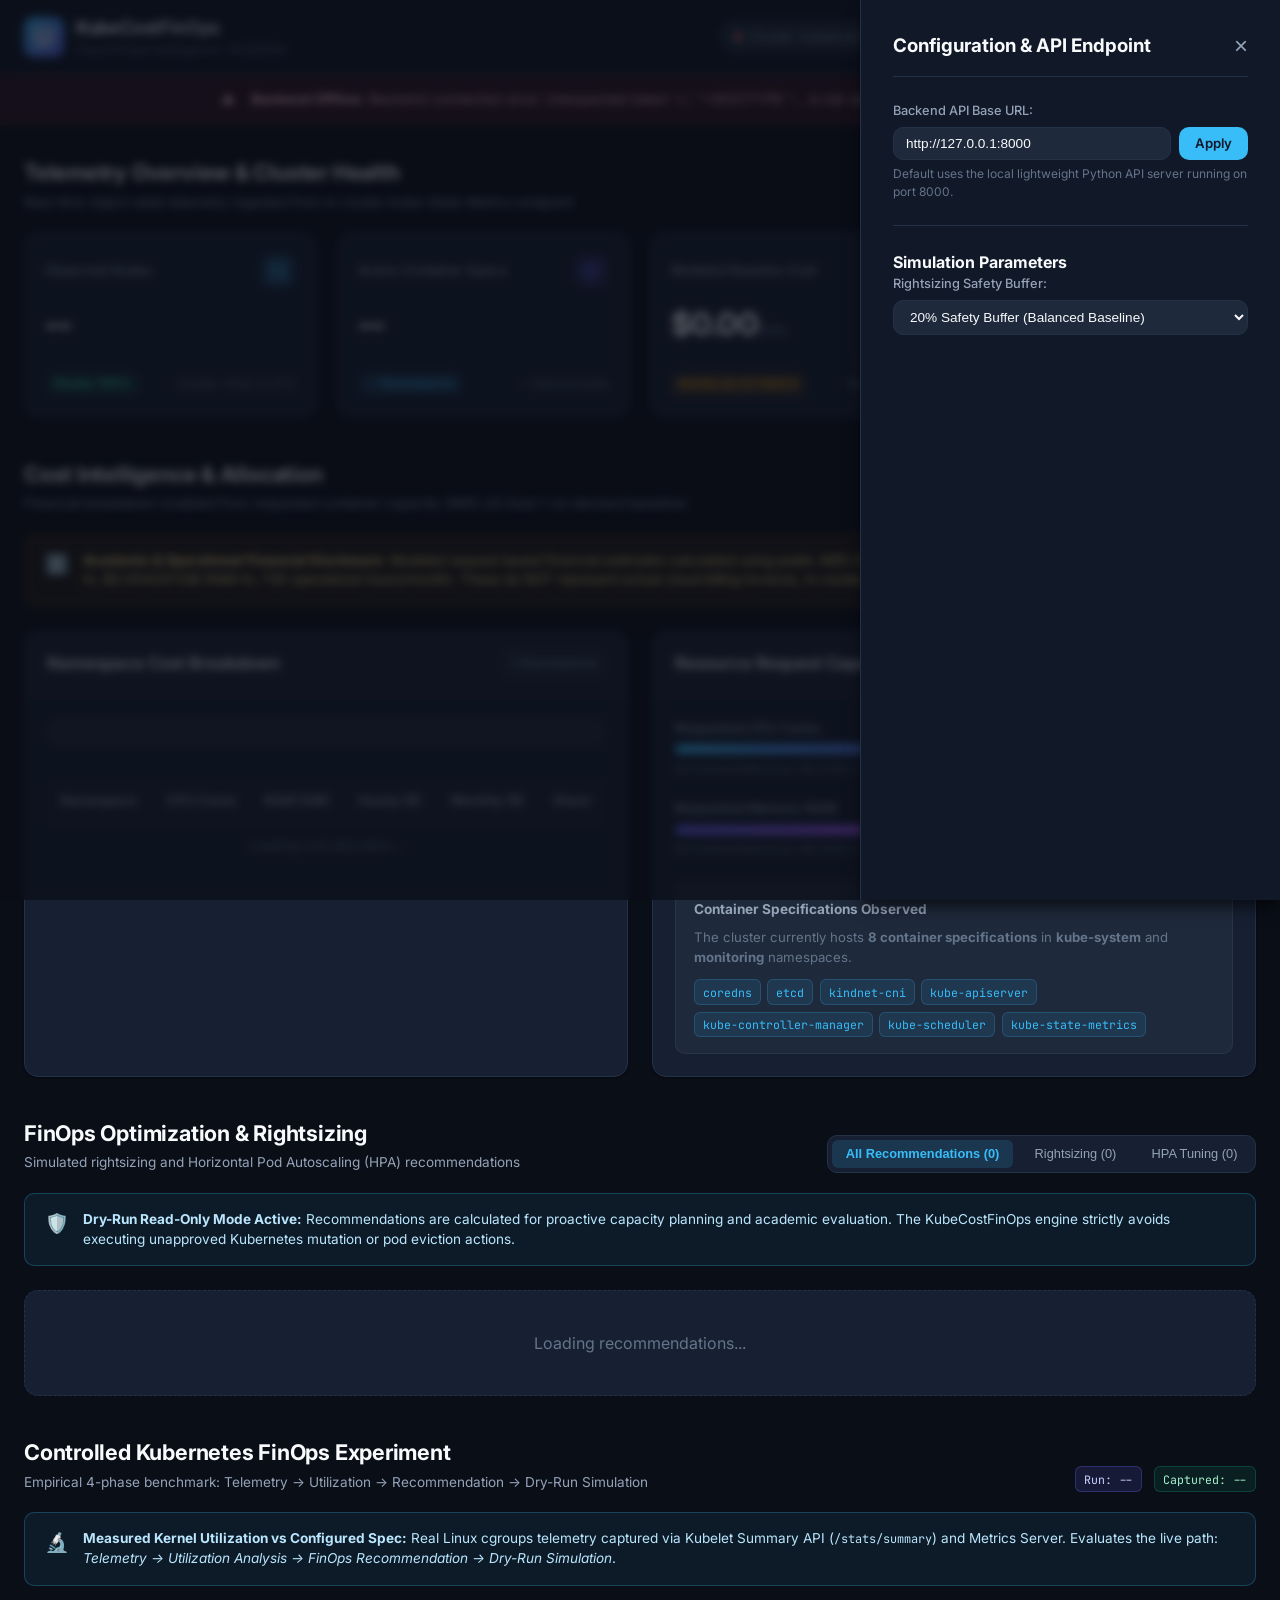
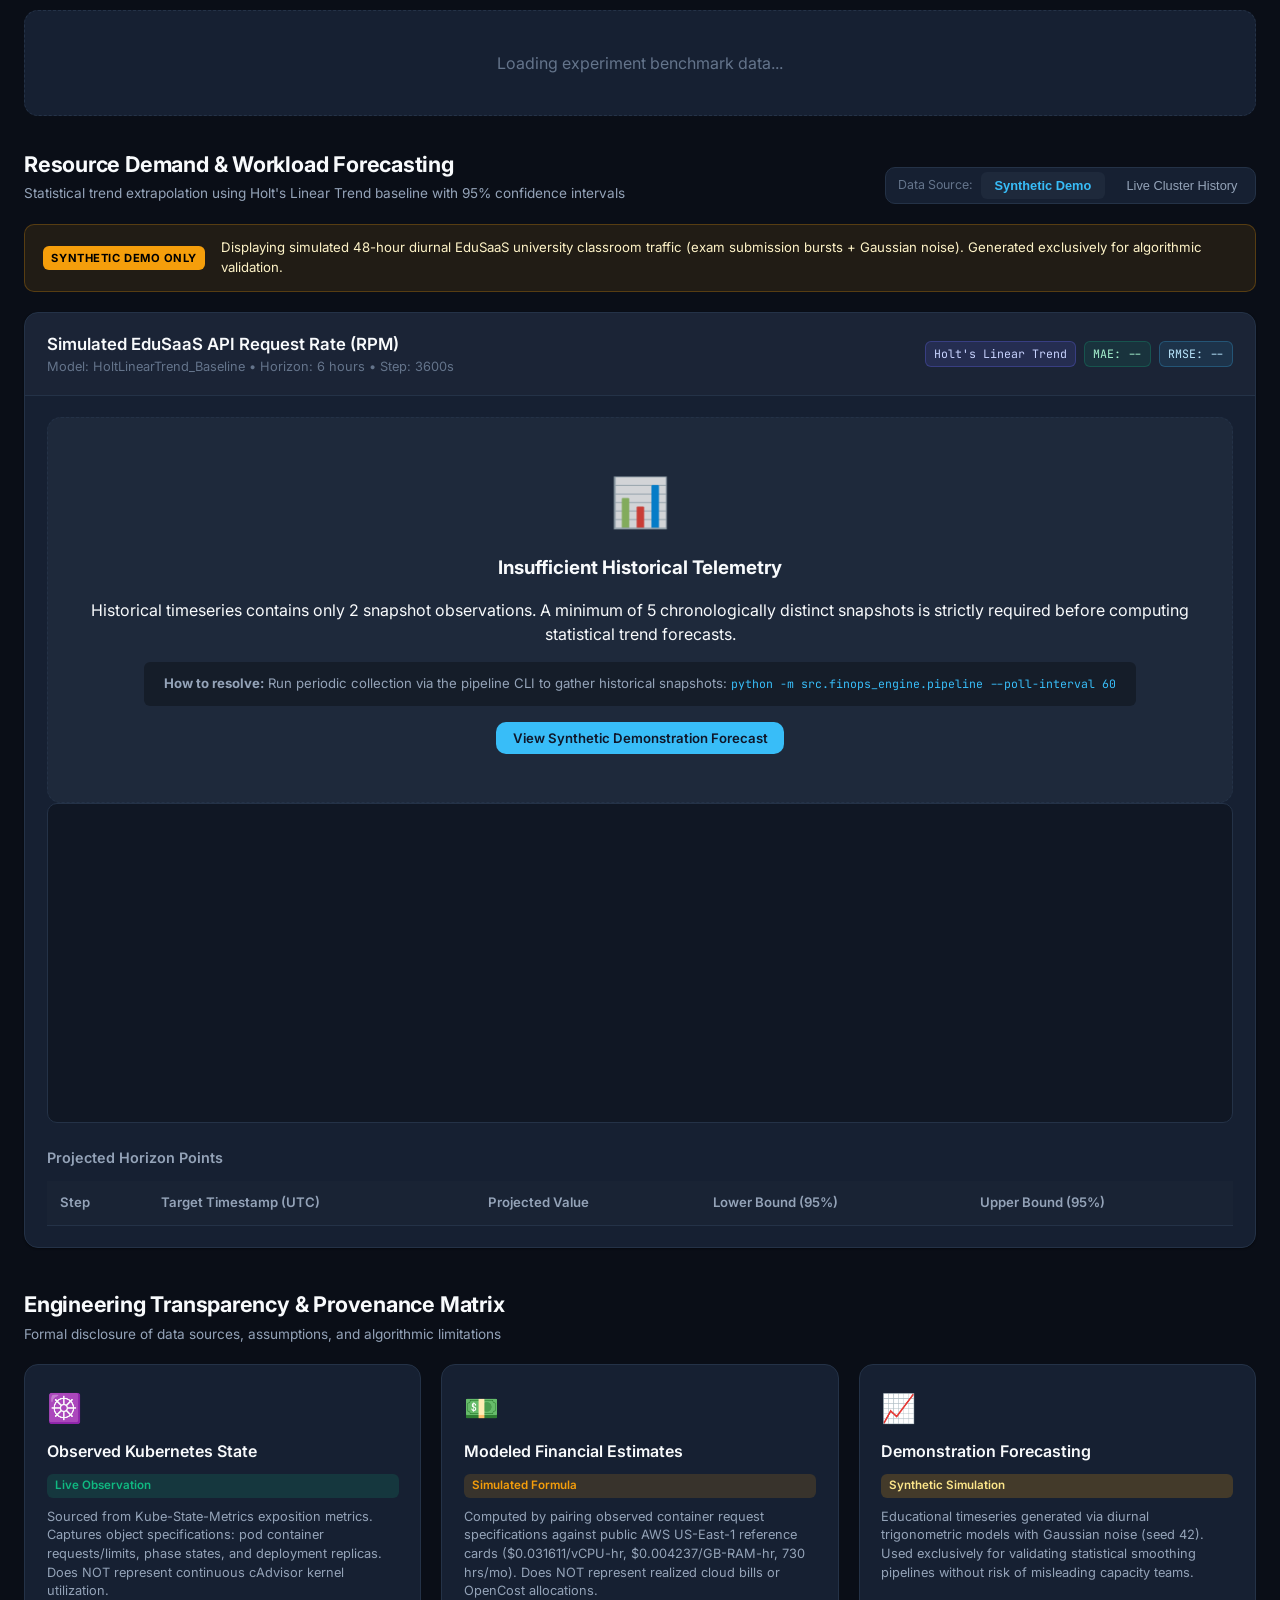
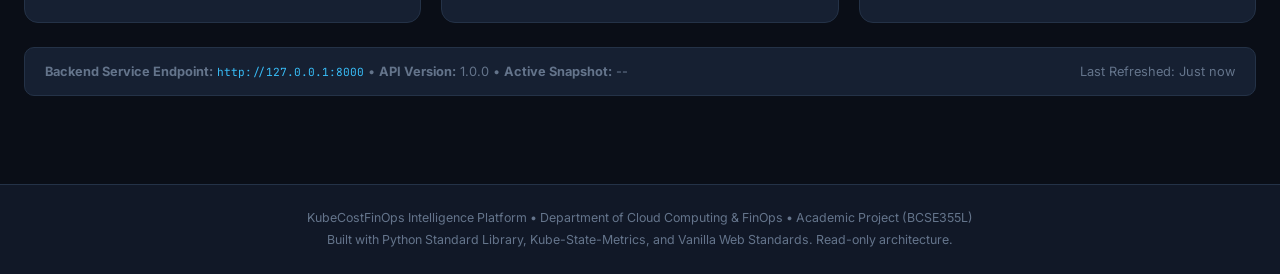
==== src/frontend/index.html @ 9bead775 "feat(release): complete Phase-II & Phase-III release, 54 verified tests, 59-page report, and AWS dep" ====
<!DOCTYPE html>
<html lang="en">
<head>
  <meta charset="UTF-8">
  <meta name="viewport" content="width=device-width, initial-scale=1.0">
  <meta name="description" content="KubeCostFinOps — Kubernetes Cost Optimization & Resource Intelligence Platform">
  <title>KubeCostFinOps — Kubernetes FinOps Intelligence Platform</title>
  <link rel="preconnect" href="https://fonts.googleapis.com">
  <link rel="preconnect" href="https://fonts.gstatic.com" crossorigin>
  <link href="https://fonts.googleapis.com/css2?family=Inter:wght@300;400;500;600;700;800&family=JetBrains+Mono:wght@400;500;600&display=swap" rel="stylesheet">
  <link rel="stylesheet" href="styles.css">
</head>
<body>
  <!-- Header / Navigation -->
  <header class="app-header">
    <div class="header-container">
      <div class="brand">
        <div class="brand-logo" aria-hidden="true">
          <svg width="24" height="24" viewBox="0 0 24 24" fill="none" stroke="currentColor" stroke-width="2">
            <path d="M12 2L2 7l10 5 10-5-10-5zM2 17l10 5 10-5M2 12l10 5 10-5"/>
          </svg>
        </div>
        <div class="brand-text">
          <h1 class="brand-title">KubeCostFinOps</h1>
          <span class="brand-tag">Cloud FinOps Intelligence &bull; BCSE355L</span>
        </div>
      </div>

      <div class="header-controls">
        <div class="cluster-badge">
          <span class="pulse-dot" id="headerClusterDot" aria-hidden="true"></span>
          <span id="headerClusterName">Cluster: kubecost-finops-local</span>
        </div>

        <div class="api-status-widget" id="apiStatusWidget" title="Backend API Health">
          <span class="status-indicator" id="apiStatusIndicator"></span>
          <span class="status-label" id="apiStatusText">Checking API...</span>
          <span class="status-latency" id="apiLatencyText"></span>
        </div>

        <button class="btn btn-secondary btn-icon" id="btnRefreshAll" title="Refresh all telemetry data">
          <svg width="16" height="16" viewBox="0 0 24 24" fill="none" stroke="currentColor" stroke-width="2">
            <path d="M21.5 2v6h-6M21.34 15.57a10 10 0 1 1-.57-8.38l5.67-5.67"/>
          </svg>
          <span>Refresh</span>
        </button>

        <button class="btn btn-ghost btn-icon" id="btnToggleSettings" title="API Settings">
          <svg width="16" height="16" viewBox="0 0 24 24" fill="none" stroke="currentColor" stroke-width="2">
            <circle cx="12" cy="12" r="3"/>
            <path d="M19.4 15a1.65 1.65 0 0 0 .33 1.82l.06.06a2 2 0 0 1 0 2.83 2 2 0 0 1-2.83 0l-.06-.06a1.65 1.65 0 0 0-1.82-.33 1.65 1.65 0 0 0-1 1.51V21a2 2 0 0 1-2 2 2 2 0 0 1-2-2v-.09A1.65 1.65 0 0 0 9 19.4a1.65 1.65 0 0 0-1.82.33l-.06.06a2 2 0 0 1-2.83 0 2 2 0 0 1 0-2.83l.06-.06a1.65 1.65 0 0 0 .33-1.82 1.65 1.65 0 0 0-1.51-1H3a2 2 0 0 1-2-2 2 2 0 0 1 2-2h.09A1.65 1.65 0 0 0 4.6 9a1.65 1.65 0 0 0-.33-1.82l-.06-.06a2 2 0 0 1 0-2.83 2 2 0 0 1 2.83 0l.06.06a1.65 1.65 0 0 0 1.82.33H9a1.65 1.65 0 0 0 1-1.51V3a2 2 0 0 1 2-2 2 2 0 0 1 2 2v.09a1.65 1.65 0 0 0 1 1.51 1.65 1.65 0 0 0 1.82-.33l.06-.06a2 2 0 0 1 2.83 0 2 2 0 0 1 0 2.83l-.06.06a1.65 1.65 0 0 0-.33 1.82V9a1.65 1.65 0 0 0 1.51 1H21a2 2 0 0 1 2 2 2 2 0 0 1-2 2h-.09a1.65 1.65 0 0 0-1.51 1z"/>
          </svg>
        </button>
      </div>
    </div>
  </header>

  <!-- Settings Panel (Collapsible) -->
  <aside class="settings-drawer" id="settingsDrawer" hidden>
    <div class="settings-drawer-content">
      <div class="settings-header">
        <h3>Configuration &amp; API Endpoint</h3>
        <button class="btn-close" id="btnCloseSettings" aria-label="Close settings">&times;</button>
      </div>
      <div class="settings-body">
        <label for="inputApiBaseUrl" class="form-label">Backend API Base URL:</label>
        <div class="input-group">
          <input type="text" id="inputApiBaseUrl" class="form-control" value="http://127.0.0.1:8000" placeholder="e.g. http://127.0.0.1:8000">
          <button class="btn btn-primary" id="btnSaveApiUrl">Apply</button>
        </div>
        <p class="form-help">Default uses the local lightweight Python API server running on port 8000.</p>
        
        <div class="settings-divider"></div>
        <h4>Simulation Parameters</h4>
        <label for="inputBufferPct" class="form-label">Rightsizing Safety Buffer:</label>
        <select id="inputBufferPct" class="form-control">
          <option value="0.10">10% Safety Buffer (Aggressive)</option>
          <option value="0.20" selected>20% Safety Buffer (Balanced Baseline)</option>
          <option value="0.30">30% Safety Buffer (Conservative)</option>
        </select>
      </div>
    </div>
  </aside>

  <!-- Global Alert Banner for Backend Offline / Degradation -->
  <div class="alert-banner" id="globalAlertBanner" hidden>
    <div class="alert-icon" aria-hidden="true">⚠️</div>
    <div class="alert-content">
      <strong id="alertBannerTitle">Backend Offline:</strong>
      <span id="alertBannerMsg">Unable to connect to the FinOps API server. Please verify the server is running at <code>http://127.0.0.1:8000</code>.</span>
    </div>
    <button class="btn btn-sm btn-secondary" id="btnRetryAlert">Retry Connection</button>
  </div>

  <!-- Main Container -->
  <main class="main-content">
    
    <!-- SECTION 1: SYSTEM OVERVIEW & PROVENANCE BANNER -->
    <section class="dashboard-section section-overview" id="sectionOverview">
      <div class="section-header">
        <div>
          <h2 class="section-title">Telemetry Overview &amp; Cluster Health</h2>
          <p class="section-subtitle">Real-time object-state telemetry ingested from in-cluster Kube-State-Metrics endpoint</p>
        </div>
        <div class="freshness-indicator" id="dataFreshnessWidget">
          <span class="badge badge-info" id="badgeSnapshotSource">Source: Kube-State-Metrics</span>
          <span class="badge badge-neutral" id="badgeSnapshotTime">Captured: Checking...</span>
        </div>
      </div>

      <!-- Overview Metric KPI Cards -->
      <div class="kpi-grid">
        <div class="kpi-card" id="cardKpiNodes">
          <div class="kpi-header">
            <span class="kpi-label">Observed Nodes</span>
            <div class="kpi-icon icon-nodes">
              <svg width="20" height="20" viewBox="0 0 24 24" fill="none" stroke="currentColor" stroke-width="2">
                <rect x="2" y="2" width="20" height="8" rx="2" ry="2"/>
                <rect x="2" y="14" width="20" height="8" rx="2" ry="2"/>
                <line x1="6" y1="6" x2="6.01" y2="6"/>
                <line x1="6" y1="18" x2="6.01" y2="18"/>
              </svg>
            </div>
          </div>
          <div class="kpi-value" id="kpiNodeCount">--</div>
          <div class="kpi-footer">
            <span class="status-pill status-pill-success" id="kpiNodeStatus">Ready: 100%</span>
            <span class="kpi-subtext" id="kpiNodeSubtext">Cluster: Kind v1.37.0</span>
          </div>
        </div>

        <div class="kpi-card" id="cardKpiContainers">
          <div class="kpi-header">
            <span class="kpi-label">Active Container Specs</span>
            <div class="kpi-icon icon-containers">
              <svg width="20" height="20" viewBox="0 0 24 24" fill="none" stroke="currentColor" stroke-width="2">
                <path d="M21 16V8a2 2 0 0 0-1-1.73l-7-4a2 2 0 0 0-2 0l-7 4A2 2 0 0 0 3 8v8a2 2 0 0 0 1 1.73l7 4a2 2 0 0 0 2 0l7-4A2 2 0 0 0 21 16z"/>
                <polyline points="3.27 6.96 12 12.01 20.73 6.96"/>
                <line x1="12" y1="22.08" x2="12" y2="12"/>
              </svg>
            </div>
          </div>
          <div class="kpi-value" id="kpiContainerCount">--</div>
          <div class="kpi-footer">
            <span class="status-pill status-pill-info" id="kpiNamespacesCount">-- Namespaces</span>
            <span class="kpi-subtext" id="kpiDeploymentsCount">-- Deployments</span>
          </div>
        </div>

        <div class="kpi-card" id="cardKpiMonthlyCost">
          <div class="kpi-header">
            <span class="kpi-label">Modeled Baseline Cost</span>
            <div class="kpi-icon icon-cost">
              <svg width="20" height="20" viewBox="0 0 24 24" fill="none" stroke="currentColor" stroke-width="2">
                <line x1="12" y1="1" x2="12" y2="23"/>
                <path d="M17 5H9.5a3.5 3.5 0 0 0 0 7h5a3.5 3.5 0 0 1 0 7H6"/>
              </svg>
            </div>
          </div>
          <div class="kpi-value" id="kpiMonthlyCost">$0.00<span class="kpi-unit">/mo</span></div>
          <div class="kpi-footer">
            <span class="badge badge-warning" title="Calculated from container requests, not actual bills">MODELED ESTIMATE</span>
            <span class="kpi-subtext" id="kpiHourlyCost">$0.0000 / hr</span>
          </div>
        </div>

        <div class="kpi-card" id="cardKpiSavings">
          <div class="kpi-header">
            <span class="kpi-label">Simulated Savings Potential</span>
            <div class="kpi-icon icon-savings">
              <svg width="20" height="20" viewBox="0 0 24 24" fill="none" stroke="currentColor" stroke-width="2">
                <polyline points="23 6 13.5 15.5 8.5 10.5 1 18"/>
                <polyline points="17 6 23 6 23 12"/>
              </svg>
            </div>
          </div>
          <div class="kpi-value text-accent-green" id="kpiSavingsAmount">$0.00<span class="kpi-unit">/mo</span></div>
          <div class="kpi-footer">
            <span class="status-pill status-pill-success" id="kpiSavingsPercent">--% Reduction</span>
            <span class="kpi-subtext" id="kpiSavingsWorkloads">Across -- workloads</span>
          </div>
        </div>
      </div>
    </section>

    <!-- SECTION 2: COST INTELLIGENCE & ALLOCATION -->
    <section class="dashboard-section section-cost" id="sectionCost">
      <div class="section-header">
        <div>
          <h2 class="section-title">Cost Intelligence &amp; Allocation</h2>
          <p class="section-subtitle">Financial breakdown modeled from requested container capacity (AWS US-East-1 on-demand baseline)</p>
        </div>
        <div>
          <span class="badge badge-neutral" id="badgePricingModel">m5.large Reference Rates</span>
        </div>
      </div>

      <!-- Disclaimer Banner -->
      <div class="notice-box notice-warning">
        <div class="notice-icon">ℹ️</div>
        <div class="notice-body">
          <strong>Academic &amp; Operational Financial Disclosure:</strong>
          <span id="textCostDisclaimer">Modeled request-based financial estimates calculated using public AWS US-East-1 on-demand reference rates ($0.031611/vCPU-hr, $0.004237/GB-RAM-hr, 730 operational hours/month). These do NOT represent actual cloud billing invoices, in-cluster OpenCost allocations, or measured real-time utilization.</span>
        </div>
      </div>

      <div class="grid-two-columns">
        <!-- Namespace Allocation Chart & List -->
        <div class="panel">
          <div class="panel-header">
            <h3 class="panel-title">Namespace Cost Breakdown</h3>
            <span class="panel-badge" id="nsCountBadge">2 Namespaces</span>
          </div>
          <div class="panel-body">
            <!-- Visual CSS/SVG Bar Allocation -->
            <div class="chart-container" id="nsChartContainer">
              <div class="ns-bar-track" id="nsBarTrack" aria-label="Namespace Cost Distribution">
                <!-- Injected via app.js -->
              </div>
              <div class="ns-bar-legend" id="nsBarLegend">
                <!-- Legend items injected via app.js -->
              </div>
            </div>

            <div class="table-responsive">
              <table class="data-table" id="tableNamespaceCosts">
                <thead>
                  <tr>
                    <th>Namespace</th>
                    <th>CPU Cores</th>
                    <th>RAM (GiB)</th>
                    <th>Hourly ($)</th>
                    <th>Monthly ($)</th>
                    <th>Share</th>
                  </tr>
                </thead>
                <tbody id="tbodyNamespaceCosts">
                  <tr><td colspan="6" class="text-center text-muted">Loading cost allocation...</td></tr>
                </tbody>
              </table>
            </div>
          </div>
        </div>

        <!-- Resource Request Totals & Capacity Pool -->
        <div class="panel">
          <div class="panel-header">
            <h3 class="panel-title">Resource Request Capacity Pool</h3>
            <span class="panel-badge">Specification Totals</span>
          </div>
          <div class="panel-body">
            <div class="resource-meters">
              <div class="meter-block">
                <div class="meter-header">
                  <span class="meter-title">Requested CPU Cores</span>
                  <span class="meter-val" id="meterCpuVal">1.000 Cores</span>
                </div>
                <div class="meter-bar-outer">
                  <div class="meter-bar-fill fill-cpu" id="meterCpuBar" style="width: 50%;"></div>
                </div>
                <div class="meter-footer">
                  <span>Simulated Reference: $0.0316 / vCPU-hr</span>
                  <span id="meterCpuCostEst">$23.08 / mo</span>
                </div>
              </div>

              <div class="meter-block">
                <div class="meter-header">
                  <span class="meter-title">Requested Memory RAM</span>
                  <span class="meter-val" id="meterMemVal">0.346 GiB</span>
                </div>
                <div class="meter-bar-outer">
                  <div class="meter-bar-fill fill-mem" id="meterMemBar" style="width: 35%;"></div>
                </div>
                <div class="meter-footer">
                  <span>Simulated Reference: $0.0042 / GB-hr</span>
                  <span id="meterMemCostEst">$1.07 / mo</span>
                </div>
              </div>
            </div>

            <div class="spec-highlight-box">
              <h4>Container Specifications Observed</h4>
              <p>The cluster currently hosts <strong id="specHighlightContainers">8 container specifications</strong> in <strong id="specHighlightNamespaces">kube-system</strong> and <strong id="specHighlightMonitoring">monitoring</strong> namespaces.</p>
              <div class="spec-tag-list" id="specTagList">
                <span class="spec-tag">coredns</span>
                <span class="spec-tag">etcd</span>
                <span class="spec-tag">kindnet-cni</span>
                <span class="spec-tag">kube-apiserver</span>
                <span class="spec-tag">kube-controller-manager</span>
                <span class="spec-tag">kube-scheduler</span>
                <span class="spec-tag">kube-state-metrics</span>
              </div>
            </div>
          </div>
        </div>
      </div>
    </section>

    <!-- SECTION 3: FINOPS RECOMMENDATIONS -->
    <section class="dashboard-section section-recommendations" id="sectionRecommendations">
      <div class="section-header">
        <div>
          <h2 class="section-title">FinOps Optimization &amp; Rightsizing</h2>
          <p class="section-subtitle">Simulated rightsizing and Horizontal Pod Autoscaling (HPA) recommendations</p>
        </div>
        <div class="filter-btn-group" role="tablist">
          <button class="filter-btn active" id="tabRecsAll" role="tab" data-filter="all">All Recommendations (<span id="countRecsAll">0</span>)</button>
          <button class="filter-btn" id="tabRecsRightsizing" role="tab" data-filter="rightsizing">Rightsizing (<span id="countRecsRightsizing">0</span>)</button>
          <button class="filter-btn" id="tabRecsHpa" role="tab" data-filter="hpa">HPA Tuning (<span id="countRecsHpa">0</span>)</button>
        </div>
      </div>

      <div class="notice-box notice-info">
        <div class="notice-icon">🛡️</div>
        <div class="notice-body">
          <strong>Dry-Run Read-Only Mode Active:</strong>
          <span>Recommendations are calculated for proactive capacity planning and academic evaluation. The KubeCostFinOps engine strictly avoids executing unapproved Kubernetes mutation or pod eviction actions.</span>
        </div>
      </div>

      <!-- Recommendation Cards Grid -->
      <div class="recommendations-grid" id="recommendationsContainer">
        <!-- Injected via app.js -->
        <div class="empty-state">
          <p>Loading recommendations...</p>
        </div>
      </div>
    </section>

    <!-- SECTION 4: CONTROLLED FINOPS EXPERIMENT BENCHMARK -->
    <section class="dashboard-section section-experiment" id="sectionExperiment">
      <div class="section-header">
        <div>
          <h2 class="section-title">Controlled Kubernetes FinOps Experiment</h2>
          <p class="section-subtitle">Empirical 4-phase benchmark: Telemetry &rarr; Utilization &rarr; Recommendation &rarr; Dry-Run Simulation</p>
        </div>
        <div class="header-controls">
          <span class="tag tag-model" id="expRunIdBadge">Run: --</span>
          <span class="tag tag-mae" id="expTimestampBadge">Captured: --</span>
        </div>
      </div>

      <!-- Provenance Matrix Banner -->
      <div class="notice-box notice-info" id="expProvenanceBanner">
        <div class="notice-icon">🔬</div>
        <div class="notice-body">
          <strong>Measured Kernel Utilization vs Configured Spec:</strong>
          <span>Real Linux cgroups telemetry captured via Kubelet Summary API (<code>/stats/summary</code>) and Metrics Server. Evaluates the live path: <em>Telemetry &rarr; Utilization Analysis &rarr; FinOps Recommendation &rarr; Dry-Run Simulation</em>.</span>
        </div>
      </div>

      <!-- Experiment Results Container -->
      <div id="experimentContent">
        <div class="empty-state">
          <p>Loading experiment benchmark data...</p>
        </div>
      </div>
    </section>

    <!-- SECTION 5: DEMAND FORECASTING ENGINE -->
    <section class="dashboard-section section-forecasting" id="sectionForecasting">
      <div class="section-header">
        <div>
          <h2 class="section-title">Resource Demand &amp; Workload Forecasting</h2>
          <p class="section-subtitle">Statistical trend extrapolation using Holt's Linear Trend baseline with 95% confidence intervals</p>
        </div>
        <div class="forecast-source-toggle">
          <span class="toggle-label">Data Source:</span>
          <button class="toggle-btn active" id="btnForecastSourceSynthetic" data-source="synthetic">Synthetic Demo</button>
          <button class="toggle-btn" id="btnForecastSourceLive" data-source="live">Live Cluster History</button>
        </div>
      </div>

      <!-- Dynamic Provenance Warning Banner -->
      <div class="forecast-provenance-banner" id="forecastProvenanceBanner">
        <div class="banner-badge" id="forecastBadge">SYNTHETIC DEMO ONLY</div>
        <div class="banner-text" id="forecastBannerText">
          Displaying simulated 48-hour diurnal EduSaaS university classroom traffic (exam submission bursts + Gaussian noise). Generated exclusively for algorithmic validation.
        </div>
      </div>

      <!-- Forecast Chart Panel -->
      <div class="panel forecast-chart-panel">
        <div class="panel-header">
          <div>
            <h3 class="panel-title" id="forecastChartTitle">Simulated EduSaaS API Request Rate (RPM)</h3>
            <span class="panel-subtitle" id="forecastChartSubtitle">Model: HoltLinearTrend_Baseline &bull; Horizon: 6 hours &bull; Step: 3600s</span>
          </div>
          <div class="forecast-meta-tags" id="forecastMetaTags">
            <span class="tag tag-model" id="tagModelName">Holt's Linear Trend</span>
            <span class="tag tag-mae" id="tagEvalMae">MAE: --</span>
            <span class="tag tag-rmse" id="tagEvalRmse">RMSE: --</span>
          </div>
        </div>
        <div class="panel-body">
          
          <!-- Insufficient Data State View (for live source when < 5 snapshots) -->
          <div class="insufficient-data-view" id="insufficientDataView" hidden>
            <div class="insufficient-icon">📊</div>
            <h3>Insufficient Historical Telemetry</h3>
            <p id="insufficientDataMsg">Historical timeseries contains only 2 snapshot observations. A minimum of 5 chronologically distinct snapshots is strictly required before computing statistical trend forecasts.</p>
            <div class="insufficient-advice">
              <strong>How to resolve:</strong> Run periodic collection via the pipeline CLI to gather historical snapshots:
              <code>python -m src.finops_engine.pipeline --poll-interval 60</code>
            </div>
            <button class="btn btn-primary" id="btnSwitchToSynthetic">View Synthetic Demonstration Forecast</button>
          </div>

          <!-- Active Forecast Chart SVG View -->
          <div class="svg-chart-wrapper" id="forecastChartWrapper">
            <svg id="forecastSvgChart" class="forecast-svg" viewBox="0 0 800 320" preserveAspectRatio="none" aria-label="Demand Forecast Line Chart">
              <!-- SVG chart elements dynamically drawn via app.js -->
            </svg>
            <div class="chart-tooltip" id="chartTooltip" hidden></div>
          </div>

          <!-- Forecast Horizon Steps Table -->
          <div class="forecast-steps-panel" id="forecastStepsPanel">
            <h4 class="steps-title">Projected Horizon Points</h4>
            <div class="table-responsive">
              <table class="data-table" id="tableForecastSteps">
                <thead>
                  <tr>
                    <th>Step</th>
                    <th>Target Timestamp (UTC)</th>
                    <th>Projected Value</th>
                    <th>Lower Bound (95%)</th>
                    <th>Upper Bound (95%)</th>
                  </tr>
                </thead>
                <tbody id="tbodyForecastSteps">
                  <!-- Injected via app.js -->
                </tbody>
              </table>
            </div>
          </div>
        </div>
      </div>
    </section>

    <!-- SECTION 5: ENGINEERING TRANSPARENCY & AUDIT LOG -->
    <section class="dashboard-section section-transparency" id="sectionTransparency">
      <div class="section-header">
        <div>
          <h2 class="section-title">Engineering Transparency &amp; Provenance Matrix</h2>
          <p class="section-subtitle">Formal disclosure of data sources, assumptions, and algorithmic limitations</p>
        </div>
      </div>

      <div class="transparency-matrix">
        <div class="transparency-card">
          <div class="transparency-icon">☸️</div>
          <h4>Observed Kubernetes State</h4>
          <span class="badge badge-success">Live Observation</span>
          <p>Sourced from Kube-State-Metrics exposition metrics. Captures object specifications: pod container requests/limits, phase states, and deployment replicas. Does NOT represent continuous cAdvisor kernel utilization.</p>
        </div>

        <div class="transparency-card">
          <div class="transparency-icon">💵</div>
          <h4>Modeled Financial Estimates</h4>
          <span class="badge badge-warning">Simulated Formula</span>
          <p>Computed by pairing observed container request specifications against public AWS US-East-1 reference cards ($0.031611/vCPU-hr, $0.004237/GB-RAM-hr, 730 hrs/mo). Does NOT represent realized cloud bills or OpenCost allocations.</p>
        </div>

        <div class="transparency-card">
          <div class="transparency-icon">📈</div>
          <h4>Demonstration Forecasting</h4>
          <span class="badge badge-amber">Synthetic Simulation</span>
          <p>Educational timeseries generated via diurnal trigonometric models with Gaussian noise (seed 42). Used exclusively for validating statistical smoothing pipelines without risk of misleading capacity teams.</p>
        </div>
      </div>

      <!-- System Diagnostic Footer Card -->
      <div class="system-diagnostic-bar">
        <div>
          <strong>Backend Service Endpoint:</strong> <code id="diagBackendUrl">http://127.0.0.1:8000</code> &bull;
          <strong>API Version:</strong> <span id="diagApiVersion">1.0.0</span> &bull;
          <strong>Active Snapshot:</strong> <span id="diagSnapshotFile">--</span>
        </div>
        <div class="diag-meta">
          <span id="diagLastRefreshed">Last Refreshed: Just now</span>
        </div>
      </div>
    </section>

  </main>

  <footer class="app-footer">
    <div class="footer-container">
      <p>KubeCostFinOps Intelligence Platform &bull; Department of Cloud Computing &amp; FinOps &bull; Academic Project (BCSE355L)</p>
      <p class="text-muted">Built with Python Standard Library, Kube-State-Metrics, and Vanilla Web Standards. Read-only architecture.</p>
    </div>
  </footer>

  <script src="app.js"></script>
</body>
</html>
---- src/frontend/styles.css ----
/* ==========================================================================
   KubeCostFinOps — Cloud FinOps Intelligence Design System
   Modern Dark Aesthetic, Micro-animations, Accessible Contrast
   ========================================================================== */

:root {
  --bg-primary: #0a0e17;
  --bg-secondary: #111827;
  --bg-card: #162032;
  --bg-card-hover: #1c2940;
  --bg-card-subtle: #1e293b;
  --border-subtle: #243247;
  --border-focus: #38bdf8;

  --text-primary: #f8fafc;
  --text-secondary: #94a3b8;
  --text-muted: #64748b;
  --text-inverse: #0f172a;

  --accent-cyan: #38bdf8;
  --accent-cyan-glow: rgba(56, 189, 248, 0.15);
  --accent-indigo: #6366f1;
  --accent-indigo-glow: rgba(99, 102, 241, 0.15);
  --accent-green: #10b981;
  --accent-green-glow: rgba(16, 185, 129, 0.15);
  --accent-amber: #f59e0b;
  --accent-amber-glow: rgba(245, 158, 11, 0.15);
  --accent-rose: #f43f5e;
  --accent-purple: #a855f7;

  --font-sans: 'Inter', -apple-system, BlinkMacSystemFont, 'Segoe UI', Roboto, sans-serif;
  --font-mono: 'JetBrains Mono', 'Fira Code', Menlo, monospace;

  --shadow-sm: 0 1px 2px rgba(0, 0, 0, 0.4);
  --shadow-md: 0 4px 6px -1px rgba(0, 0, 0, 0.5), 0 2px 4px -1px rgba(0, 0, 0, 0.06);
  --shadow-lg: 0 10px 15px -3px rgba(0, 0, 0, 0.6), 0 4px 6px -2px rgba(0, 0, 0, 0.05);

  --radius-sm: 6px;
  --radius-md: 10px;
  --radius-lg: 14px;
  --radius-full: 9999px;

  --transition-fast: 150ms cubic-bezier(0.4, 0, 0.2, 1);
  --transition-normal: 250ms cubic-bezier(0.4, 0, 0.2, 1);
}

/* Reset and Base Setup */
*, *::before, *::after {
  box-sizing: border-box;
  margin: 0;
  padding: 0;
}

body {
  font-family: var(--font-sans);
  background-color: var(--bg-primary);
  color: var(--text-primary);
  line-height: 1.5;
  -webkit-font-smoothing: antialiased;
  min-height: 100vh;
  display: flex;
  flex-direction: column;
}

code, kbd, samp, pre {
  font-family: var(--font-mono);
  font-size: 0.875em;
}

/* Header & Navigation */
.app-header {
  background-color: rgba(17, 24, 39, 0.85);
  backdrop-filter: blur(12px);
  -webkit-backdrop-filter: blur(12px);
  border-bottom: 1px solid var(--border-subtle);
  position: sticky;
  top: 0;
  z-index: 50;
}

.header-container {
  max-width: 1320px;
  margin: 0 auto;
  padding: 0.875rem 1.5rem;
  display: flex;
  justify-content: space-between;
  align-items: center;
  gap: 1rem;
}

.brand {
  display: flex;
  align-items: center;
  gap: 0.75rem;
}

.brand-logo {
  width: 40px;
  height: 40px;
  border-radius: var(--radius-md);
  background: linear-gradient(135deg, var(--accent-cyan), var(--accent-indigo));
  display: flex;
  align-items: center;
  justify-content: center;
  color: #ffffff;
  box-shadow: 0 0 15px var(--accent-cyan-glow);
}

.brand-title {
  font-size: 1.15rem;
  font-weight: 700;
  letter-spacing: -0.02em;
  background: linear-gradient(to right, #ffffff, #94a3b8);
  -webkit-background-clip: text;
  -webkit-text-fill-color: transparent;
}

.brand-tag {
  font-size: 0.725rem;
  color: var(--text-muted);
  display: block;
}

.header-controls {
  display: flex;
  align-items: center;
  gap: 0.75rem;
}

.cluster-badge {
  display: inline-flex;
  align-items: center;
  gap: 0.5rem;
  background-color: var(--bg-card-subtle);
  border: 1px solid var(--border-subtle);
  border-radius: var(--radius-full);
  padding: 0.35rem 0.85rem;
  font-size: 0.8rem;
  color: var(--text-secondary);
}

.pulse-dot {
  width: 8px;
  height: 8px;
  border-radius: 50%;
  background-color: var(--accent-green);
  box-shadow: 0 0 8px var(--accent-green);
  animation: pulseAnimation 2s infinite;
}

@keyframes pulseAnimation {
  0% { transform: scale(0.95); box-shadow: 0 0 0 0 rgba(16, 185, 129, 0.7); }
  70% { transform: scale(1.05); box-shadow: 0 0 0 6px rgba(16, 185, 129, 0); }
  100% { transform: scale(0.95); box-shadow: 0 0 0 0 rgba(16, 185, 129, 0); }
}

.api-status-widget {
  display: inline-flex;
  align-items: center;
  gap: 0.5rem;
  background-color: rgba(22, 32, 50, 0.7);
  border: 1px solid var(--border-subtle);
  border-radius: var(--radius-md);
  padding: 0.35rem 0.75rem;
  font-size: 0.8rem;
}

.status-indicator {
  width: 8px;
  height: 8px;
  border-radius: 50%;
  background-color: var(--text-muted);
}

.status-indicator.status-up {
  background-color: var(--accent-green);
  box-shadow: 0 0 6px var(--accent-green);
}

.status-indicator.status-down {
  background-color: var(--accent-rose);
  box-shadow: 0 0 6px var(--accent-rose);
}

.status-latency {
  font-size: 0.75rem;
  color: var(--accent-cyan);
  font-family: var(--font-mono);
}

/* Global Alert Banner */
.alert-banner {
  background-color: rgba(244, 63, 94, 0.15);
  border-bottom: 1px solid rgba(244, 63, 94, 0.35);
  padding: 0.75rem 1.5rem;
  display: flex;
  align-items: center;
  justify-content: center;
  gap: 1rem;
  font-size: 0.875rem;
  color: #fecdd3;
  animation: slideDown 200ms ease-out;
}

@keyframes slideDown {
  from { opacity: 0; transform: translateY(-10px); }
  to { opacity: 1; transform: translateY(0); }
}

/* Settings Drawer */
.settings-drawer {
  background-color: rgba(10, 14, 23, 0.7);
  backdrop-filter: blur(4px);
  position: fixed;
  inset: 0;
  z-index: 100;
  display: flex;
  justify-content: flex-end;
}

.settings-drawer-content {
  width: 100%;
  max-width: 420px;
  background-color: var(--bg-secondary);
  border-left: 1px solid var(--border-subtle);
  padding: 2rem;
  box-shadow: var(--shadow-lg);
  overflow-y: auto;
}

.settings-header {
  display: flex;
  justify-content: space-between;
  align-items: center;
  margin-bottom: 1.5rem;
  padding-bottom: 1rem;
  border-bottom: 1px solid var(--border-subtle);
}

.btn-close {
  background: none;
  border: none;
  color: var(--text-secondary);
  font-size: 1.5rem;
  cursor: pointer;
}

.settings-divider {
  height: 1px;
  background-color: var(--border-subtle);
  margin: 1.5rem 0;
}

/* Main Content Layout */
.main-content {
  max-width: 1320px;
  width: 100%;
  margin: 0 auto;
  padding: 2rem 1.5rem 3rem 1.5rem;
  flex: 1;
}

.dashboard-section {
  margin-bottom: 2.5rem;
}

.section-header {
  display: flex;
  justify-content: space-between;
  align-items: flex-end;
  margin-bottom: 1.25rem;
  gap: 1rem;
  flex-wrap: wrap;
}

.section-title {
  font-size: 1.35rem;
  font-weight: 700;
  letter-spacing: -0.01em;
  color: var(--text-primary);
}

.section-subtitle {
  font-size: 0.85rem;
  color: var(--text-secondary);
  margin-top: 0.2rem;
}

/* KPI Cards Grid */
.kpi-grid {
  display: grid;
  grid-template-columns: repeat(auto-fit, minmax(260px, 1fr));
  gap: 1.25rem;
}

.kpi-card {
  background-color: var(--bg-card);
  border: 1px solid var(--border-subtle);
  border-radius: var(--radius-lg);
  padding: 1.25rem;
  display: flex;
  flex-direction: column;
  transition: transform var(--transition-fast), border-color var(--transition-fast), box-shadow var(--transition-fast);
  box-shadow: var(--shadow-sm);
}

.kpi-card:hover {
  transform: translateY(-2px);
  border-color: rgba(56, 189, 248, 0.4);
  box-shadow: var(--shadow-md);
}

.kpi-header {
  display: flex;
  justify-content: space-between;
  align-items: center;
  margin-bottom: 0.75rem;
}

.kpi-label {
  font-size: 0.825rem;
  font-weight: 500;
  color: var(--text-secondary);
}

.kpi-icon {
  width: 36px;
  height: 36px;
  border-radius: var(--radius-md);
  display: flex;
  align-items: center;
  justify-content: center;
}

.icon-nodes { background-color: var(--accent-cyan-glow); color: var(--accent-cyan); }
.icon-containers { background-color: var(--accent-indigo-glow); color: var(--accent-indigo); }
.icon-cost { background-color: var(--accent-amber-glow); color: var(--accent-amber); }
.icon-savings { background-color: var(--accent-green-glow); color: var(--accent-green); }

.kpi-value {
  font-size: 1.95rem;
  font-weight: 800;
  letter-spacing: -0.02em;
  color: var(--text-primary);
  margin-bottom: 0.75rem;
}

.kpi-unit {
  font-size: 1rem;
  font-weight: 500;
  color: var(--text-muted);
}

.kpi-footer {
  display: flex;
  justify-content: space-between;
  align-items: center;
  padding-top: 0.75rem;
  border-top: 1px solid rgba(255, 255, 255, 0.05);
  font-size: 0.775rem;
}

.kpi-subtext {
  color: var(--text-muted);
}

/* Two Column Grid */
.grid-two-columns {
  display: grid;
  grid-template-columns: 1fr 1fr;
  gap: 1.5rem;
}

@media (max-width: 960px) {
  .grid-two-columns {
    grid-template-columns: 1fr;
  }
}

/* Panel Containers */
.panel {
  background-color: var(--bg-card);
  border: 1px solid var(--border-subtle);
  border-radius: var(--radius-lg);
  overflow: hidden;
  box-shadow: var(--shadow-sm);
}

.panel-header {
  padding: 1.15rem 1.35rem;
  background-color: rgba(255, 255, 255, 0.02);
  border-bottom: 1px solid var(--border-subtle);
  display: flex;
  justify-content: space-between;
  align-items: center;
}

.panel-title {
  font-size: 1.05rem;
  font-weight: 600;
  color: var(--text-primary);
}

.panel-subtitle {
  font-size: 0.8rem;
  color: var(--text-muted);
  display: block;
}

.panel-badge {
  font-size: 0.75rem;
  background-color: var(--bg-card-subtle);
  border: 1px solid var(--border-subtle);
  border-radius: var(--radius-sm);
  padding: 0.2rem 0.5rem;
  color: var(--text-secondary);
}

.panel-body {
  padding: 1.35rem;
}

/* Notice / Disclaimer Boxes */
.notice-box {
  border-radius: var(--radius-md);
  padding: 1rem 1.25rem;
  display: flex;
  gap: 0.85rem;
  margin-bottom: 1.5rem;
  font-size: 0.85rem;
  line-height: 1.45;
}

.notice-warning {
  background-color: rgba(245, 158, 11, 0.1);
  border: 1px solid rgba(245, 158, 11, 0.3);
  color: #fde68a;
}

.notice-info {
  background-color: rgba(56, 189, 248, 0.08);
  border: 1px solid rgba(56, 189, 248, 0.25);
  color: #bae6fd;
}

.notice-icon {
  font-size: 1.2rem;
  flex-shrink: 0;
}

/* Namespace Bar Allocation Chart */
.chart-container {
  margin-bottom: 1.25rem;
}

.ns-bar-track {
  height: 28px;
  background-color: var(--bg-card-subtle);
  border-radius: var(--radius-md);
  overflow: hidden;
  display: flex;
  margin-bottom: 0.85rem;
  border: 1px solid var(--border-subtle);
}

.ns-bar-segment {
  height: 100%;
  transition: width var(--transition-normal);
  position: relative;
}

.ns-bar-legend {
  display: flex;
  flex-wrap: wrap;
  gap: 1rem;
  font-size: 0.8rem;
}

.legend-item {
  display: flex;
  align-items: center;
  gap: 0.4rem;
}

.legend-color {
  width: 10px;
  height: 10px;
  border-radius: 2px;
}

/* Resource Meters */
.resource-meters {
  display: flex;
  flex-direction: column;
  gap: 1.25rem;
  margin-bottom: 1.5rem;
}

.meter-header {
  display: flex;
  justify-content: space-between;
  font-size: 0.85rem;
  margin-bottom: 0.4rem;
}

.meter-title {
  color: var(--text-secondary);
  font-weight: 500;
}

.meter-val {
  font-weight: 700;
  color: var(--text-primary);
  font-family: var(--font-mono);
}

.meter-bar-outer {
  height: 10px;
  background-color: var(--bg-card-subtle);
  border-radius: var(--radius-full);
  overflow: hidden;
}

.meter-bar-fill {
  height: 100%;
  border-radius: var(--radius-full);
  transition: width 400ms ease;
}

.fill-cpu { background: linear-gradient(to right, var(--accent-cyan), var(--accent-indigo)); }
.fill-mem { background: linear-gradient(to right, var(--accent-indigo), var(--accent-purple)); }

.meter-footer {
  display: flex;
  justify-content: space-between;
  font-size: 0.75rem;
  color: var(--text-muted);
  margin-top: 0.35rem;
}

.spec-highlight-box {
  background-color: var(--bg-card-subtle);
  border-radius: var(--radius-md);
  padding: 1rem 1.15rem;
  border: 1px solid rgba(255, 255, 255, 0.05);
}

.spec-highlight-box h4 {
  font-size: 0.85rem;
  color: var(--text-secondary);
  margin-bottom: 0.5rem;
}

.spec-highlight-box p {
  font-size: 0.825rem;
  color: var(--text-muted);
  margin-bottom: 0.75rem;
}

.spec-tag-list {
  display: flex;
  flex-wrap: wrap;
  gap: 0.4rem;
}

.spec-tag {
  font-family: var(--font-mono);
  font-size: 0.725rem;
  background-color: rgba(56, 189, 248, 0.1);
  color: var(--accent-cyan);
  border: 1px solid rgba(56, 189, 248, 0.2);
  border-radius: var(--radius-sm);
  padding: 0.2rem 0.5rem;
}

/* Tables */
.table-responsive {
  overflow-x: auto;
}

.data-table {
  width: 100%;
  border-collapse: collapse;
  font-size: 0.825rem;
  text-align: left;
}

.data-table th {
  padding: 0.75rem 0.85rem;
  font-weight: 600;
  color: var(--text-secondary);
  border-bottom: 1px solid var(--border-subtle);
  background-color: rgba(255, 255, 255, 0.01);
}

.data-table td {
  padding: 0.75rem 0.85rem;
  border-bottom: 1px solid rgba(255, 255, 255, 0.04);
  color: var(--text-primary);
}

.data-table tbody tr:hover {
  background-color: rgba(255, 255, 255, 0.02);
}

/* Recommendations Grid & Cards */
.filter-btn-group {
  display: flex;
  gap: 0.5rem;
  background-color: var(--bg-card);
  border: 1px solid var(--border-subtle);
  border-radius: var(--radius-md);
  padding: 0.25rem;
}

.filter-btn {
  background: none;
  border: none;
  color: var(--text-secondary);
  padding: 0.4rem 0.85rem;
  font-size: 0.8rem;
  font-weight: 500;
  border-radius: var(--radius-sm);
  cursor: pointer;
  transition: all var(--transition-fast);
}

.filter-btn:hover {
  color: var(--text-primary);
}

.filter-btn.active {
  background-color: var(--accent-cyan-glow);
  color: var(--accent-cyan);
  font-weight: 600;
}

.recommendations-grid {
  display: grid;
  grid-template-columns: repeat(auto-fill, minmax(360px, 1fr));
  gap: 1.25rem;
}

.rec-card {
  background-color: var(--bg-card);
  border: 1px solid var(--border-subtle);
  border-radius: var(--radius-lg);
  padding: 1.25rem;
  display: flex;
  flex-direction: column;
  gap: 0.85rem;
  transition: transform var(--transition-fast), border-color var(--transition-fast);
}

.rec-card:hover {
  transform: translateY(-2px);
  border-color: rgba(16, 185, 129, 0.4);
}

.rec-card-header {
  display: flex;
  justify-content: space-between;
  align-items: flex-start;
  gap: 0.5rem;
}

.rec-target-title {
  font-size: 0.95rem;
  font-weight: 700;
  font-family: var(--font-mono);
  color: var(--text-primary);
  word-break: break-all;
}

.rec-action-badge {
  font-size: 0.725rem;
  font-weight: 600;
  border-radius: var(--radius-sm);
  padding: 0.2rem 0.55rem;
  text-transform: uppercase;
  flex-shrink: 0;
}

.badge-downsize {
  background-color: var(--accent-green-glow);
  color: var(--accent-green);
  border: 1px solid rgba(16, 185, 129, 0.3);
}

.badge-hpa {
  background-color: var(--accent-indigo-glow);
  color: var(--accent-indigo);
  border: 1px solid rgba(99, 102, 241, 0.3);
}

.rec-spec-comparison {
  display: grid;
  grid-template-columns: 1fr auto 1fr;
  align-items: center;
  gap: 0.75rem;
  background-color: var(--bg-card-subtle);
  border-radius: var(--radius-md);
  padding: 0.75rem 1rem;
  font-size: 0.8rem;
}

.spec-side {
  display: flex;
  flex-direction: column;
}

.spec-side-title {
  font-size: 0.7rem;
  color: var(--text-muted);
  text-transform: uppercase;
}

.spec-side-val {
  font-family: var(--font-mono);
  font-weight: 600;
  color: var(--text-primary);
}

.spec-arrow {
  color: var(--accent-cyan);
  font-weight: bold;
}

.rec-details-list {
  display: flex;
  flex-direction: column;
  gap: 0.45rem;
  font-size: 0.8rem;
}

.rec-detail-item {
  color: var(--text-secondary);
}

.rec-detail-item strong {
  color: var(--text-primary);
}

.rec-card-footer {
  display: flex;
  justify-content: space-between;
  align-items: center;
  padding-top: 0.75rem;
  border-top: 1px solid rgba(255, 255, 255, 0.05);
}

.rec-savings-highlight {
  font-size: 0.95rem;
  font-weight: 700;
  color: var(--accent-green);
}

/* Forecasting Section */
.forecast-source-toggle {
  display: flex;
  align-items: center;
  gap: 0.5rem;
  background-color: var(--bg-card);
  border: 1px solid var(--border-subtle);
  border-radius: var(--radius-md);
  padding: 0.25rem;
}

.toggle-label {
  font-size: 0.775rem;
  color: var(--text-muted);
  padding-left: 0.5rem;
}

.toggle-btn {
  background: none;
  border: none;
  color: var(--text-secondary);
  padding: 0.35rem 0.85rem;
  font-size: 0.8rem;
  font-weight: 500;
  border-radius: var(--radius-sm);
  cursor: pointer;
  transition: all var(--transition-fast);
}

.toggle-btn.active {
  background-color: var(--bg-card-subtle);
  color: var(--accent-cyan);
  font-weight: 600;
}

.forecast-provenance-banner {
  background-color: rgba(245, 158, 11, 0.1);
  border: 1px solid rgba(245, 158, 11, 0.25);
  border-radius: var(--radius-md);
  padding: 0.85rem 1.15rem;
  display: flex;
  align-items: center;
  gap: 1rem;
  margin-bottom: 1.25rem;
  font-size: 0.825rem;
}

.banner-badge {
  font-size: 0.7rem;
  font-weight: 700;
  letter-spacing: 0.05em;
  background-color: var(--accent-amber);
  color: #000000;
  padding: 0.2rem 0.5rem;
  border-radius: var(--radius-sm);
  white-space: nowrap;
}

.banner-badge.badge-live-provenance {
  background-color: var(--accent-cyan);
  color: #000000;
}

.banner-text {
  color: #fef3c7;
}

.forecast-chart-panel {
  display: flex;
  flex-direction: column;
}

.forecast-meta-tags {
  display: flex;
  gap: 0.5rem;
}

.tag {
  font-size: 0.725rem;
  font-family: var(--font-mono);
  border-radius: var(--radius-sm);
  padding: 0.2rem 0.5rem;
  border: 1px solid var(--border-subtle);
}

.tag-model { background-color: var(--accent-indigo-glow); color: #c7d2fe; border-color: rgba(99, 102, 241, 0.3); }
.tag-mae { background-color: rgba(16, 185, 129, 0.1); color: #a7f3d0; border-color: rgba(16, 185, 129, 0.25); }
.tag-rmse { background-color: rgba(56, 189, 248, 0.1); color: #bae6fd; border-color: rgba(56, 189, 248, 0.25); }

.svg-chart-wrapper {
  position: relative;
  background-color: rgba(10, 14, 23, 0.5);
  border: 1px solid var(--border-subtle);
  border-radius: var(--radius-md);
  padding: 1rem;
  margin-bottom: 1.5rem;
}

.forecast-svg {
  width: 100%;
  height: 280px;
  overflow: visible;
}

/* SVG Chart Elements */
.svg-grid-line {
  stroke: rgba(255, 255, 255, 0.06);
  stroke-dasharray: 4 4;
}

.svg-axis-text {
  fill: var(--text-muted);
  font-size: 11px;
  font-family: var(--font-mono);
}

.svg-history-line {
  fill: none;
  stroke: var(--accent-cyan);
  stroke-width: 2.5;
  stroke-linecap: round;
}

.svg-forecast-line {
  fill: none;
  stroke: var(--accent-amber);
  stroke-width: 2.5;
  stroke-dasharray: 6 4;
  stroke-linecap: round;
}

.svg-confidence-area {
  fill: rgba(245, 158, 11, 0.15);
  stroke: rgba(245, 158, 11, 0.3);
  stroke-width: 1;
}

.svg-point-history {
  fill: var(--accent-cyan);
  stroke: var(--bg-primary);
  stroke-width: 2;
  cursor: pointer;
  transition: transform var(--transition-fast);
}

.svg-point-history:hover {
  transform: scale(1.4);
}

.svg-point-forecast {
  fill: var(--accent-amber);
  stroke: var(--bg-primary);
  stroke-width: 2;
  cursor: pointer;
}

.chart-tooltip {
  position: absolute;
  background-color: var(--bg-secondary);
  border: 1px solid var(--accent-cyan);
  color: var(--text-primary);
  border-radius: var(--radius-sm);
  padding: 0.5rem 0.75rem;
  font-size: 0.75rem;
  font-family: var(--font-mono);
  box-shadow: var(--shadow-md);
  pointer-events: none;
  z-index: 20;
}

/* Insufficient Data View */
.insufficient-data-view {
  background-color: var(--bg-card-subtle);
  border: 1px dashed var(--border-subtle);
  border-radius: var(--radius-lg);
  padding: 3rem 2rem;
  text-align: center;
  display: flex;
  flex-direction: column;
  align-items: center;
  gap: 1rem;
}

.insufficient-icon {
  font-size: 3rem;
  opacity: 0.8;
}

.insufficient-advice {
  background-color: rgba(0, 0, 0, 0.3);
  border-radius: var(--radius-sm);
  padding: 0.75rem 1.25rem;
  font-size: 0.825rem;
  color: var(--text-secondary);
}

.insufficient-advice code {
  color: var(--accent-cyan);
}

/* Forecast Steps Table */
.forecast-steps-panel {
  margin-top: 1rem;
}

.steps-title {
  font-size: 0.9rem;
  font-weight: 600;
  color: var(--text-secondary);
  margin-bottom: 0.75rem;
}

/* Transparency Matrix */
.transparency-matrix {
  display: grid;
  grid-template-columns: repeat(auto-fit, minmax(300px, 1fr));
  gap: 1.25rem;
  margin-bottom: 1.5rem;
}

.transparency-card {
  background-color: var(--bg-card);
  border: 1px solid var(--border-subtle);
  border-radius: var(--radius-lg);
  padding: 1.35rem;
  display: flex;
  flex-direction: column;
  gap: 0.65rem;
}

.transparency-icon {
  font-size: 1.75rem;
}

.transparency-card h4 {
  font-size: 1rem;
  font-weight: 600;
}

.transparency-card p {
  font-size: 0.8rem;
  color: var(--text-secondary);
  line-height: 1.45;
}

.system-diagnostic-bar {
  background-color: var(--bg-card);
  border: 1px solid var(--border-subtle);
  border-radius: var(--radius-md);
  padding: 0.85rem 1.25rem;
  display: flex;
  justify-content: space-between;
  align-items: center;
  font-size: 0.8rem;
  color: var(--text-muted);
  flex-wrap: wrap;
  gap: 0.75rem;
}

.system-diagnostic-bar code {
  color: var(--accent-cyan);
}

/* Badges & Pills */
.badge {
  font-size: 0.725rem;
  font-weight: 600;
  border-radius: var(--radius-sm);
  padding: 0.2rem 0.5rem;
  display: inline-block;
}

.badge-info { background-color: var(--accent-cyan-glow); color: var(--accent-cyan); }
.badge-success { background-color: var(--accent-green-glow); color: var(--accent-green); }
.badge-warning { background-color: var(--accent-amber-glow); color: var(--accent-amber); }
.badge-neutral { background-color: rgba(255, 255, 255, 0.08); color: var(--text-secondary); }
.badge-amber { background-color: rgba(245, 158, 11, 0.2); color: #fde68a; }

.status-pill {
  font-size: 0.725rem;
  font-weight: 600;
  border-radius: var(--radius-full);
  padding: 0.15rem 0.6rem;
}

.status-pill-success { background-color: rgba(16, 185, 129, 0.15); color: #34d399; }
.status-pill-info { background-color: rgba(56, 189, 248, 0.15); color: #38bdf8; }

/* Buttons & Inputs */
.btn {
  font-family: var(--font-sans);
  font-size: 0.825rem;
  font-weight: 600;
  border-radius: var(--radius-md);
  padding: 0.45rem 0.95rem;
  cursor: pointer;
  border: 1px solid transparent;
  display: inline-flex;
  align-items: center;
  justify-content: center;
  gap: 0.5rem;
  transition: all var(--transition-fast);
}

.btn-primary {
  background-color: var(--accent-cyan);
  color: var(--text-inverse);
}

.btn-primary:hover {
  background-color: #7dd3fc;
  box-shadow: 0 0 12px var(--accent-cyan-glow);
}

.btn-secondary {
  background-color: var(--bg-card-subtle);
  border-color: var(--border-subtle);
  color: var(--text-primary);
}

.btn-secondary:hover {
  border-color: var(--accent-cyan);
  background-color: var(--bg-card-hover);
}

.btn-ghost {
  background: none;
  color: var(--text-secondary);
}

.btn-ghost:hover {
  color: var(--text-primary);
  background-color: var(--bg-card-subtle);
}

.btn-sm {
  font-size: 0.75rem;
  padding: 0.25rem 0.65rem;
}

.form-label {
  display: block;
  font-size: 0.8rem;
  font-weight: 500;
  color: var(--text-secondary);
  margin-bottom: 0.4rem;
}

.form-control {
  width: 100%;
  background-color: var(--bg-card-subtle);
  border: 1px solid var(--border-subtle);
  border-radius: var(--radius-md);
  padding: 0.5rem 0.75rem;
  color: var(--text-primary);
  font-size: 0.85rem;
  outline: none;
}

.form-control:focus {
  border-color: var(--accent-cyan);
}

.form-help {
  font-size: 0.75rem;
  color: var(--text-muted);
  margin-top: 0.35rem;
}

.input-group {
  display: flex;
  gap: 0.5rem;
}

/* Empty & Loading States */
.empty-state {
  grid-column: 1 / -1;
  text-align: center;
  padding: 2.5rem;
  color: var(--text-muted);
  background-color: var(--bg-card);
  border: 1px dashed var(--border-subtle);
  border-radius: var(--radius-lg);
}

/* Footer */
.app-footer {
  border-top: 1px solid var(--border-subtle);
  background-color: var(--bg-secondary);
  padding: 1.5rem;
  margin-top: auto;
  text-align: center;
  font-size: 0.775rem;
  color: var(--text-muted);
}

.footer-container {
  max-width: 1320px;
  margin: 0 auto;
  display: flex;
  flex-direction: column;
  gap: 0.25rem;
}

/* Helpers */
.text-center { text-align: center; }
.text-accent-green { color: var(--accent-green) !important; }
.text-muted { color: var(--text-muted) !important; }

/* ==========================================================================
   Controlled Experiment Benchmark Section Styles
   ========================================================================== */
.section-experiment {
  margin-bottom: 2rem;
}

.experiment-cards-row {
  display: grid;
  grid-template-columns: repeat(auto-fit, minmax(320px, 1fr));
  gap: 1.25rem;
  margin-bottom: 1.5rem;
}

.exp-card {
  background-color: var(--bg-card);
  border: 1px solid var(--border-subtle);
  border-radius: var(--radius-lg);
  padding: 1.5rem;
  transition: transform var(--transition-fast), border-color var(--transition-fast);
}

.exp-card:hover {
  transform: translateY(-2px);
  border-color: var(--border-focus);
}

.exp-card-header {
  display: flex;
  justify-content: space-between;
  align-items: center;
  margin-bottom: 1rem;
  padding-bottom: 0.75rem;
  border-bottom: 1px solid var(--border-subtle);
}

.exp-card-title {
  font-size: 1rem;
  font-weight: 600;
  color: var(--text-primary);
}

.exp-badge-measured {
  background-color: rgba(16, 185, 129, 0.15);
  color: #10b981;
  border: 1px solid rgba(16, 185, 129, 0.3);
  font-size: 0.7rem;
  font-weight: 600;
  padding: 0.2rem 0.5rem;
  border-radius: var(--radius-full);
}

.exp-badge-spec {
  background-color: rgba(56, 189, 248, 0.15);
  color: #38bdf8;
  border: 1px solid rgba(56, 189, 248, 0.3);
  font-size: 0.7rem;
  font-weight: 600;
  padding: 0.2rem 0.5rem;
  border-radius: var(--radius-full);
}

.exp-badge-simulated {
  background-color: rgba(168, 85, 247, 0.15);
  color: #c084fc;
  border: 1px solid rgba(168, 85, 247, 0.3);
  font-size: 0.7rem;
  font-weight: 600;
  padding: 0.2rem 0.5rem;
  border-radius: var(--radius-full);
}

.exp-metric-row {
  display: flex;
  justify-content: space-between;
  align-items: center;
  padding: 0.5rem 0;
  border-bottom: 1px dashed rgba(255, 255, 255, 0.05);
  font-size: 0.85rem;
}

.exp-metric-row:last-child {
  border-bottom: none;
}

.exp-metric-label {
  color: var(--text-muted);
}

.exp-metric-value {
  font-weight: 600;
  color: var(--text-primary);
  font-family: var(--font-mono);
}

.exp-cost-highlight {
  font-size: 1.5rem;
  font-weight: 700;
  color: var(--accent-green);
  margin-top: 0.75rem;
  text-align: right;
  font-family: var(--font-mono);
}

.phase-table-card {
  background-color: var(--bg-card);
  border: 1px solid var(--border-subtle);
  border-radius: var(--radius-lg);
  padding: 1.5rem;
  margin-top: 1.25rem;
}

.phase-table-header {
  margin-bottom: 1rem;
}

.phase-table-title {
  font-size: 1.05rem;
  font-weight: 600;
  color: var(--text-primary);
}

.phase-table-subtitle {
  font-size: 0.8rem;
  color: var(--text-muted);
}
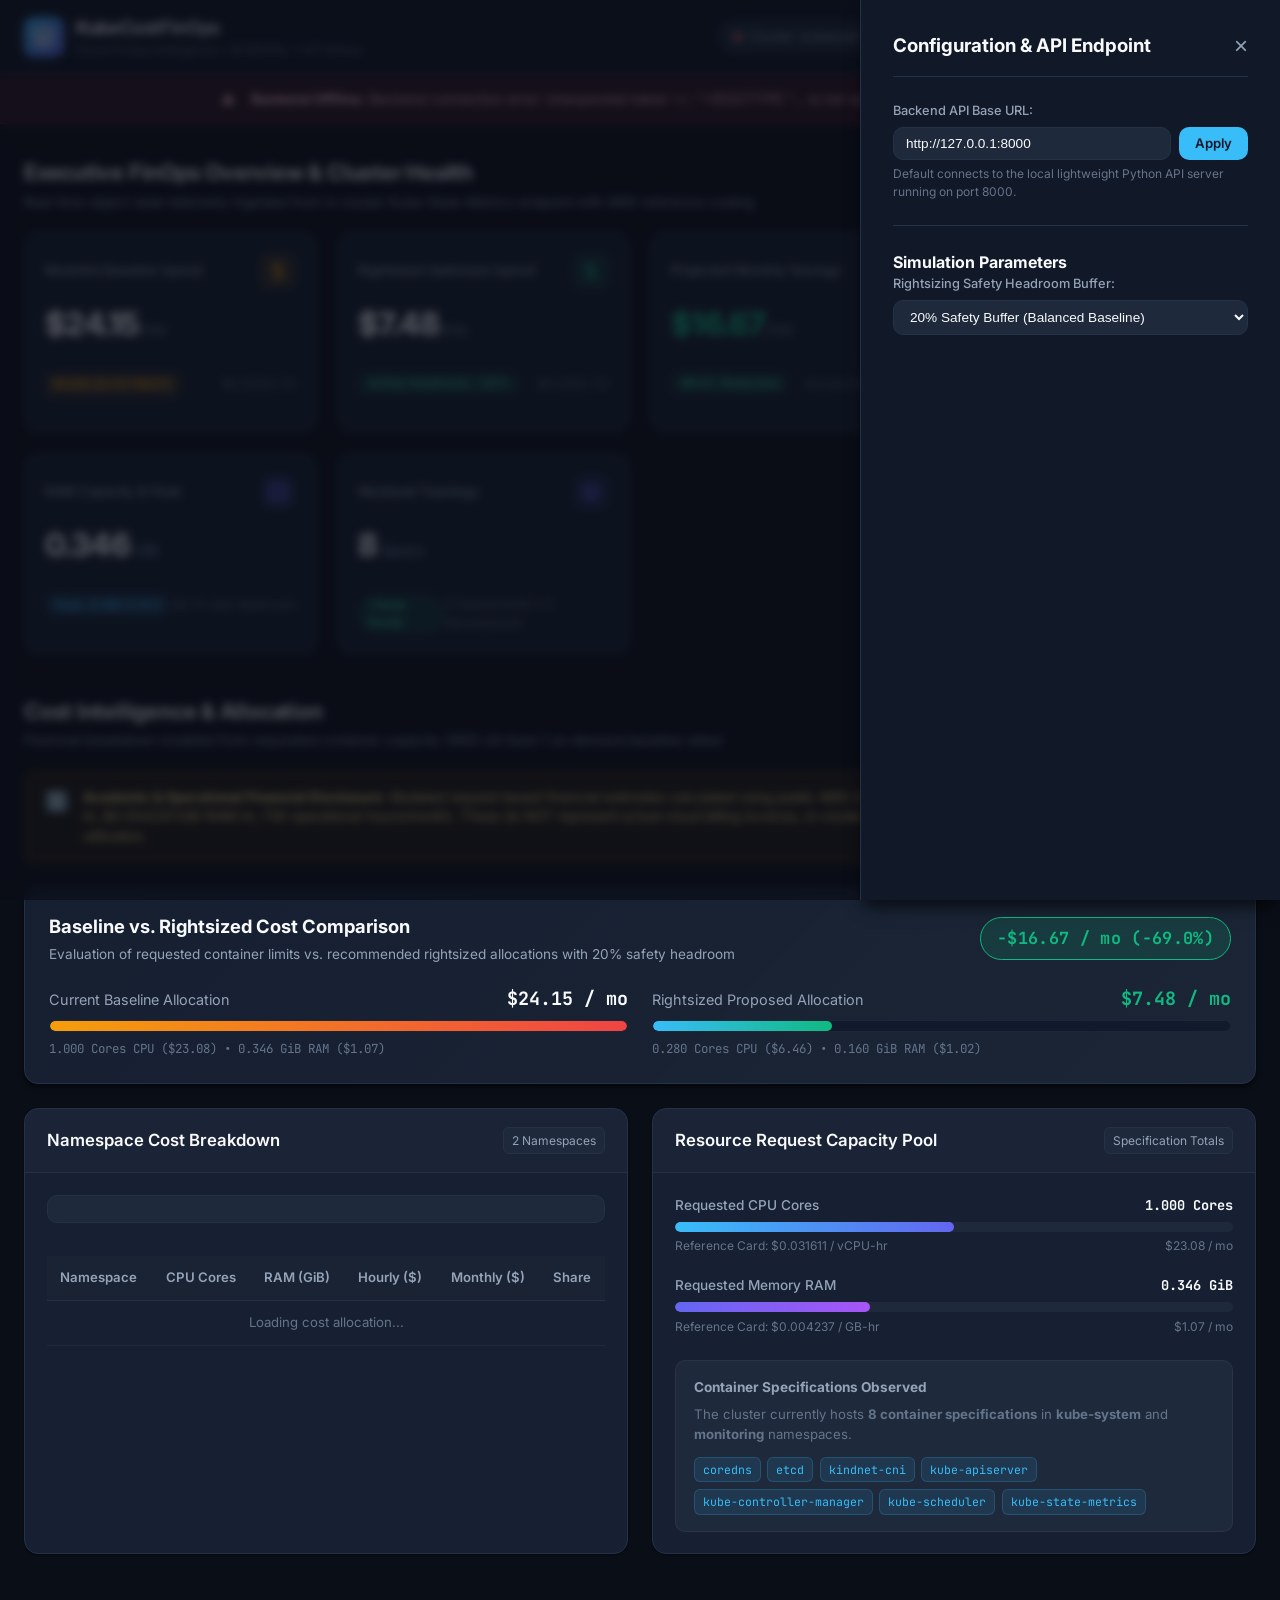
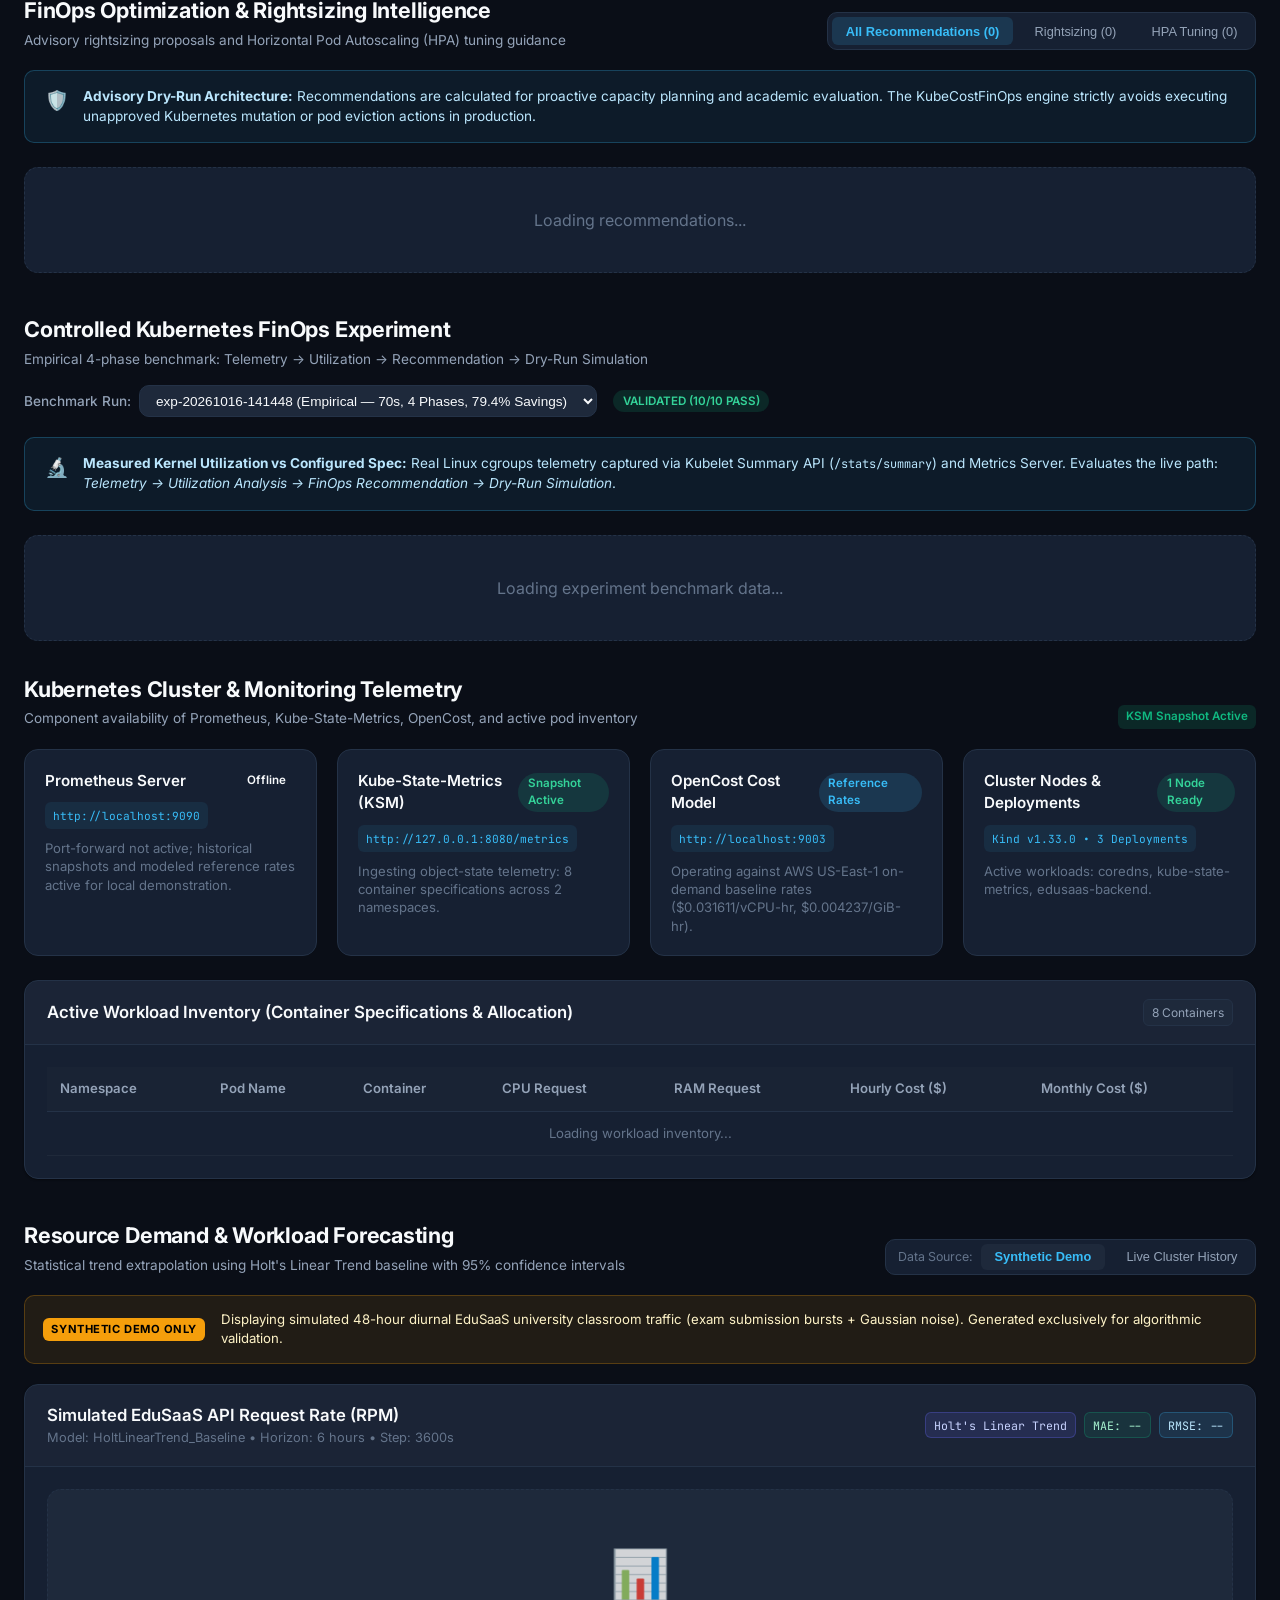
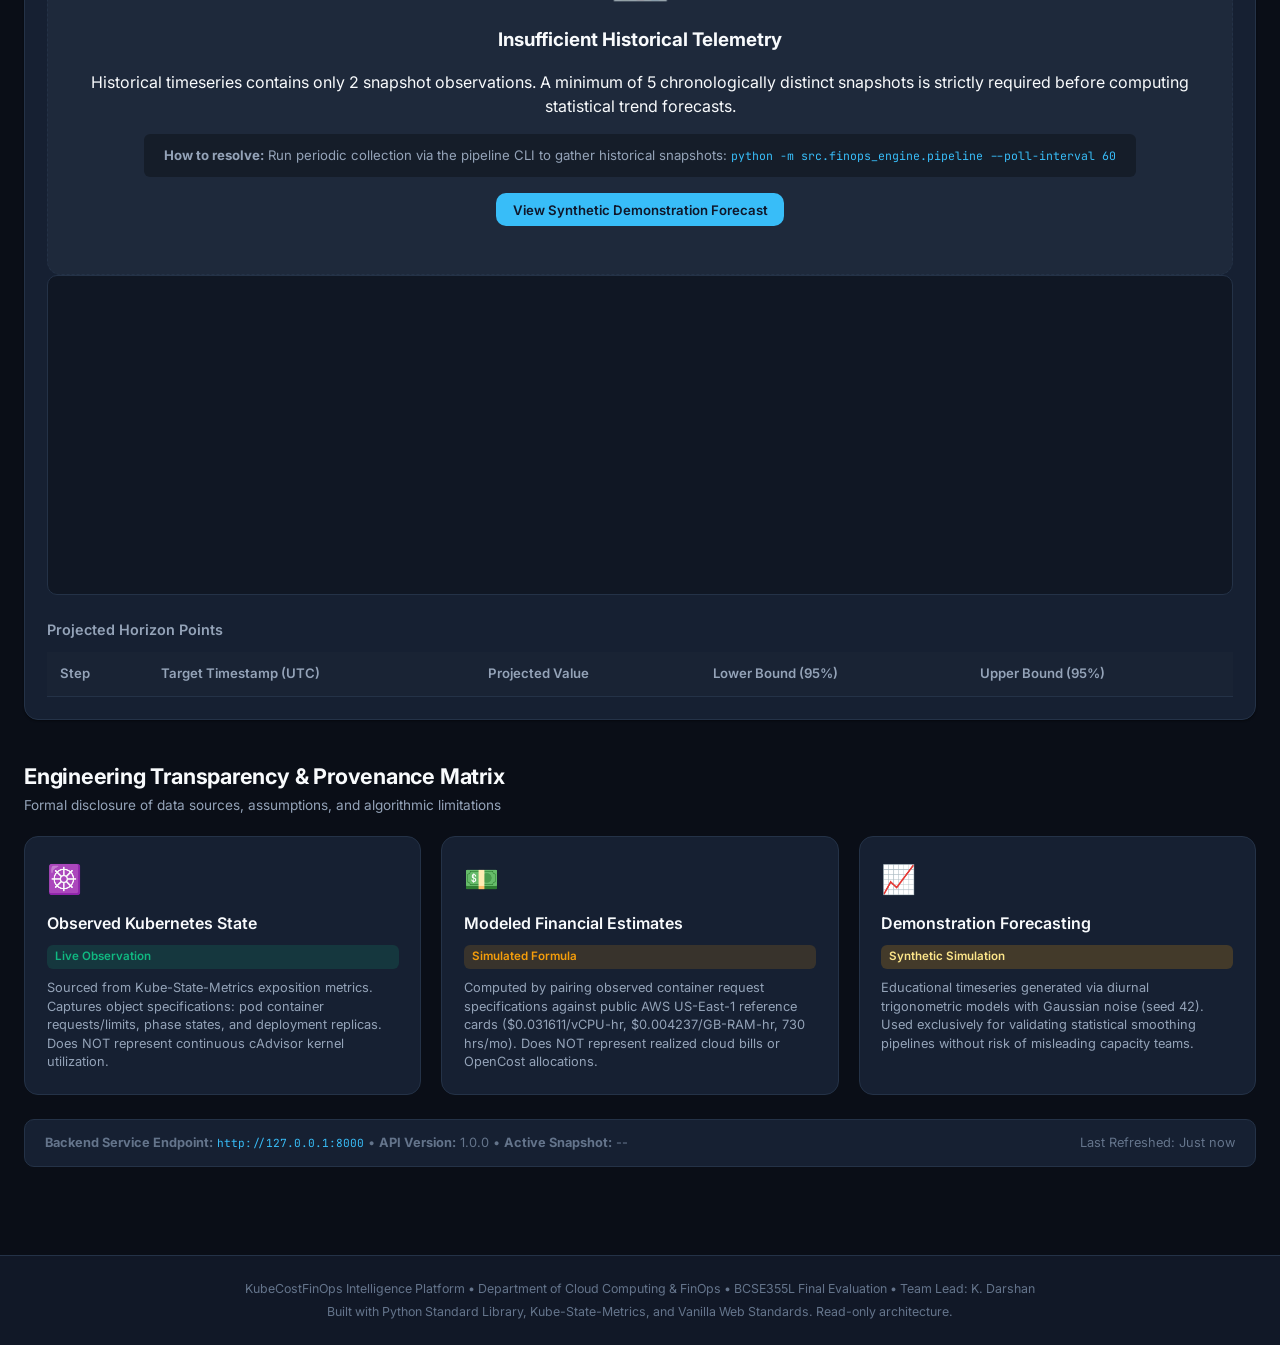
==== commit 3115f3ac: "feat(presentation): complete university presentation readiness and live demonstration package - Impl" ====
--- a/src/frontend/index.html
+++ b/src/frontend/index.html
@@ -22,7 +22,7 @@
         </div>
         <div class="brand-text">
           <h1 class="brand-title">KubeCostFinOps</h1>
-          <span class="brand-tag">Cloud FinOps Intelligence &bull; BCSE355L</span>
+          <span class="brand-tag">Cloud FinOps Intelligence &bull; BCSE355L &bull; VIT Vellore</span>
         </div>
       </div>
 
@@ -68,15 +68,15 @@
           <input type="text" id="inputApiBaseUrl" class="form-control" value="http://127.0.0.1:8000" placeholder="e.g. http://127.0.0.1:8000">
           <button class="btn btn-primary" id="btnSaveApiUrl">Apply</button>
         </div>
-        <p class="form-help">Default uses the local lightweight Python API server running on port 8000.</p>
+        <p class="form-help">Default connects to the local lightweight Python API server running on port 8000.</p>
         
         <div class="settings-divider"></div>
         <h4>Simulation Parameters</h4>
-        <label for="inputBufferPct" class="form-label">Rightsizing Safety Buffer:</label>
+        <label for="inputBufferPct" class="form-label">Rightsizing Safety Headroom Buffer:</label>
         <select id="inputBufferPct" class="form-control">
-          <option value="0.10">10% Safety Buffer (Aggressive)</option>
+          <option value="0.10">10% Safety Buffer (Aggressive Downsizing)</option>
           <option value="0.20" selected>20% Safety Buffer (Balanced Baseline)</option>
-          <option value="0.30">30% Safety Buffer (Conservative)</option>
+          <option value="0.30">30% Safety Buffer (Conservative Production)</option>
         </select>
       </div>
     </div>
@@ -95,12 +95,12 @@
   <!-- Main Container -->
   <main class="main-content">
     
-    <!-- SECTION 1: SYSTEM OVERVIEW & PROVENANCE BANNER -->
+    <!-- SECTION 1: EXECUTIVE OVERVIEW & PROVENANCE BANNER -->
     <section class="dashboard-section section-overview" id="sectionOverview">
       <div class="section-header">
         <div>
-          <h2 class="section-title">Telemetry Overview &amp; Cluster Health</h2>
-          <p class="section-subtitle">Real-time object-state telemetry ingested from in-cluster Kube-State-Metrics endpoint</p>
+          <h2 class="section-title">Executive FinOps Overview &amp; Cluster Health</h2>
+          <p class="section-subtitle">Real-time object-state telemetry ingested from in-cluster Kube-State-Metrics endpoint with AWS reference costing</p>
         </div>
         <div class="freshness-indicator" id="dataFreshnessWidget">
           <span class="badge badge-info" id="badgeSnapshotSource">Source: Kube-State-Metrics</span>
@@ -108,48 +108,12 @@
         </div>
       </div>
 
-      <!-- Overview Metric KPI Cards -->
+      <!-- Overview Metric KPI Cards Grid (6 Executive FinOps Cards) -->
       <div class="kpi-grid">
-        <div class="kpi-card" id="cardKpiNodes">
-          <div class="kpi-header">
-            <span class="kpi-label">Observed Nodes</span>
-            <div class="kpi-icon icon-nodes">
-              <svg width="20" height="20" viewBox="0 0 24 24" fill="none" stroke="currentColor" stroke-width="2">
-                <rect x="2" y="2" width="20" height="8" rx="2" ry="2"/>
-                <rect x="2" y="14" width="20" height="8" rx="2" ry="2"/>
-                <line x1="6" y1="6" x2="6.01" y2="6"/>
-                <line x1="6" y1="18" x2="6.01" y2="18"/>
-              </svg>
-            </div>
-          </div>
-          <div class="kpi-value" id="kpiNodeCount">--</div>
-          <div class="kpi-footer">
-            <span class="status-pill status-pill-success" id="kpiNodeStatus">Ready: 100%</span>
-            <span class="kpi-subtext" id="kpiNodeSubtext">Cluster: Kind v1.37.0</span>
-          </div>
-        </div>
-
-        <div class="kpi-card" id="cardKpiContainers">
-          <div class="kpi-header">
-            <span class="kpi-label">Active Container Specs</span>
-            <div class="kpi-icon icon-containers">
-              <svg width="20" height="20" viewBox="0 0 24 24" fill="none" stroke="currentColor" stroke-width="2">
-                <path d="M21 16V8a2 2 0 0 0-1-1.73l-7-4a2 2 0 0 0-2 0l-7 4A2 2 0 0 0 3 8v8a2 2 0 0 0 1 1.73l7 4a2 2 0 0 0 2 0l7-4A2 2 0 0 0 21 16z"/>
-                <polyline points="3.27 6.96 12 12.01 20.73 6.96"/>
-                <line x1="12" y1="22.08" x2="12" y2="12"/>
-              </svg>
-            </div>
-          </div>
-          <div class="kpi-value" id="kpiContainerCount">--</div>
-          <div class="kpi-footer">
-            <span class="status-pill status-pill-info" id="kpiNamespacesCount">-- Namespaces</span>
-            <span class="kpi-subtext" id="kpiDeploymentsCount">-- Deployments</span>
-          </div>
-        </div>
-
+        <!-- 1. Baseline Spend -->
         <div class="kpi-card" id="cardKpiMonthlyCost">
           <div class="kpi-header">
-            <span class="kpi-label">Modeled Baseline Cost</span>
+            <span class="kpi-label">Modeled Baseline Spend</span>
             <div class="kpi-icon icon-cost">
               <svg width="20" height="20" viewBox="0 0 24 24" fill="none" stroke="currentColor" stroke-width="2">
                 <line x1="12" y1="1" x2="12" y2="23"/>
@@ -157,16 +121,34 @@
               </svg>
             </div>
           </div>
-          <div class="kpi-value" id="kpiMonthlyCost">$0.00<span class="kpi-unit">/mo</span></div>
+          <div class="kpi-value" id="kpiMonthlyCost">$24.15<span class="kpi-unit">/mo</span></div>
           <div class="kpi-footer">
-            <span class="badge badge-warning" title="Calculated from container requests, not actual bills">MODELED ESTIMATE</span>
-            <span class="kpi-subtext" id="kpiHourlyCost">$0.0000 / hr</span>
-          </div>
-        </div>
-
+            <span class="badge badge-warning" title="Modeled from container requests, not actual cloud invoice">MODELED ESTIMATE</span>
+            <span class="kpi-subtext" id="kpiHourlyCost">$0.0330 / hr</span>
+          </div>
+        </div>
+
+        <!-- 2. Optimized Spend -->
+        <div class="kpi-card" id="cardKpiOptimizedCost">
+          <div class="kpi-header">
+            <span class="kpi-label">Rightsized Optimized Spend</span>
+            <div class="kpi-icon icon-savings">
+              <svg width="20" height="20" viewBox="0 0 24 24" fill="none" stroke="currentColor" stroke-width="2">
+                <path d="M12 2v20M17 5H9.5a3.5 3.5 0 0 0 0 7h5a3.5 3.5 0 0 1 0 7H6"/>
+              </svg>
+            </div>
+          </div>
+          <div class="kpi-value text-accent-cyan" id="kpiOptimizedCost">$7.48<span class="kpi-unit">/mo</span></div>
+          <div class="kpi-footer">
+            <span class="status-pill status-pill-success" id="kpiOptimizedStatus">Safety Headroom: +20%</span>
+            <span class="kpi-subtext" id="kpiOptimizedHourly">$0.0102 / hr</span>
+          </div>
+        </div>
+
+        <!-- 3. Simulated Savings -->
         <div class="kpi-card" id="cardKpiSavings">
           <div class="kpi-header">
-            <span class="kpi-label">Simulated Savings Potential</span>
+            <span class="kpi-label">Projected Monthly Savings</span>
             <div class="kpi-icon icon-savings">
               <svg width="20" height="20" viewBox="0 0 24 24" fill="none" stroke="currentColor" stroke-width="2">
                 <polyline points="23 6 13.5 15.5 8.5 10.5 1 18"/>
@@ -174,10 +156,69 @@
               </svg>
             </div>
           </div>
-          <div class="kpi-value text-accent-green" id="kpiSavingsAmount">$0.00<span class="kpi-unit">/mo</span></div>
+          <div class="kpi-value text-accent-green" id="kpiSavingsAmount">$16.67<span class="kpi-unit">/mo</span></div>
           <div class="kpi-footer">
-            <span class="status-pill status-pill-success" id="kpiSavingsPercent">--% Reduction</span>
-            <span class="kpi-subtext" id="kpiSavingsWorkloads">Across -- workloads</span>
+            <span class="status-pill status-pill-success" id="kpiSavingsPercent">69.0% Reduction</span>
+            <span class="kpi-subtext" id="kpiSavingsWorkloads">Across 8 workloads</span>
+          </div>
+        </div>
+
+        <!-- 4. CPU Capacity & Utilization -->
+        <div class="kpi-card" id="cardKpiCpu">
+          <div class="kpi-header">
+            <span class="kpi-label">CPU Capacity &amp; Peak</span>
+            <div class="kpi-icon icon-nodes">
+              <svg width="20" height="20" viewBox="0 0 24 24" fill="none" stroke="currentColor" stroke-width="2">
+                <rect x="4" y="4" width="16" height="16" rx="2" ry="2"/>
+                <rect x="9" y="9" width="6" height="6"/>
+                <line x1="9" y1="1" x2="9" y2="4"/>
+                <line x1="15" y1="1" x2="15" y2="4"/>
+                <line x1="9" y1="20" x2="9" y2="23"/>
+                <line x1="15" y1="20" x2="15" y2="23"/>
+              </svg>
+            </div>
+          </div>
+          <div class="kpi-value" id="kpiCpuValue">1.000<span class="kpi-unit"> Cores</span></div>
+          <div class="kpi-footer">
+            <span class="status-pill status-pill-info" id="kpiCpuPeak">Peak: 15.2m (1.5%)</span>
+            <span class="kpi-subtext" id="kpiCpuHeadroom">98.5% Idle Headroom</span>
+          </div>
+        </div>
+
+        <!-- 5. Memory Capacity & Utilization -->
+        <div class="kpi-card" id="cardKpiMemory">
+          <div class="kpi-header">
+            <span class="kpi-label">RAM Capacity &amp; Peak</span>
+            <div class="kpi-icon icon-containers">
+              <svg width="20" height="20" viewBox="0 0 24 24" fill="none" stroke="currentColor" stroke-width="2">
+                <path d="M2 2h20v20H2z"/>
+                <path d="M7 2v20M17 2v20M2 12h20"/>
+              </svg>
+            </div>
+          </div>
+          <div class="kpi-value" id="kpiMemValue">0.346<span class="kpi-unit"> GiB</span></div>
+          <div class="kpi-footer">
+            <span class="status-pill status-pill-info" id="kpiMemPeak">Peak: 6.5Mi (1.9%)</span>
+            <span class="kpi-subtext" id="kpiMemHeadroom">98.1% Idle Headroom</span>
+          </div>
+        </div>
+
+        <!-- 6. Workload Topology & Monitoring -->
+        <div class="kpi-card" id="cardKpiTopology">
+          <div class="kpi-header">
+            <span class="kpi-label">Workload Topology</span>
+            <div class="kpi-icon icon-containers">
+              <svg width="20" height="20" viewBox="0 0 24 24" fill="none" stroke="currentColor" stroke-width="2">
+                <polygon points="12 2 2 7 12 12 22 7 12 2"/>
+                <polyline points="2 17 12 22 22 17"/>
+                <polyline points="2 12 12 17 22 12"/>
+              </svg>
+            </div>
+          </div>
+          <div class="kpi-value" id="kpiWorkloadCount">8<span class="kpi-unit"> Specs</span></div>
+          <div class="kpi-footer">
+            <span class="status-pill status-pill-success" id="kpiNodeStatus">1 Node Ready</span>
+            <span class="kpi-subtext" id="kpiTopologySubtext">3 Deployments &bull; 2 Namespaces</span>
           </div>
         </div>
       </div>
@@ -188,19 +229,54 @@
       <div class="section-header">
         <div>
           <h2 class="section-title">Cost Intelligence &amp; Allocation</h2>
-          <p class="section-subtitle">Financial breakdown modeled from requested container capacity (AWS US-East-1 on-demand baseline)</p>
-        </div>
-        <div>
-          <span class="badge badge-neutral" id="badgePricingModel">m5.large Reference Rates</span>
-        </div>
-      </div>
-
-      <!-- Disclaimer Banner -->
+          <p class="section-subtitle">Financial breakdown modeled from requested container capacity (AWS US-East-1 on-demand baseline rates)</p>
+        </div>
+        <div>
+          <span class="badge badge-neutral" id="badgePricingModel">m5.large Reference Rates ($0.031611/core-hr, $0.004237/GiB-hr)</span>
+        </div>
+      </div>
+
+      <!-- Financial Disclosure Banner -->
       <div class="notice-box notice-warning">
         <div class="notice-icon">ℹ️</div>
         <div class="notice-body">
           <strong>Academic &amp; Operational Financial Disclosure:</strong>
-          <span id="textCostDisclaimer">Modeled request-based financial estimates calculated using public AWS US-East-1 on-demand reference rates ($0.031611/vCPU-hr, $0.004237/GB-RAM-hr, 730 operational hours/month). These do NOT represent actual cloud billing invoices, in-cluster OpenCost allocations, or measured real-time utilization.</span>
+          <span id="textCostDisclaimer">Modeled request-based financial estimates calculated using public AWS US-East-1 on-demand reference rates ($0.031611/vCPU-hr, $0.004237/GB-RAM-hr, 730 operational hours/month). These do NOT represent actual cloud billing invoices, in-cluster OpenCost allocations, or measured real-time kernel utilization.</span>
+        </div>
+      </div>
+
+      <!-- Baseline vs. Optimized Comparison Banner -->
+      <div class="cost-comparison-card">
+        <div class="cost-comparison-header">
+          <div>
+            <h3 class="cost-comparison-title">Baseline vs. Rightsized Cost Comparison</h3>
+            <span class="cost-comparison-sub">Evaluation of requested container limits vs. recommended rightsized allocations with 20% safety headroom</span>
+          </div>
+          <div class="cost-delta-badge" id="costDeltaBadge">
+            -$16.67 / mo (-69.0%)
+          </div>
+        </div>
+        <div class="cost-compare-bars-grid">
+          <div class="cost-compare-col">
+            <div class="cost-compare-col-header">
+              <span class="cost-col-name">Current Baseline Allocation</span>
+              <strong class="cost-col-val" id="costValBaseline">$24.15 / mo</strong>
+            </div>
+            <div class="cost-progress-track">
+              <div class="cost-progress-fill fill-baseline" id="barFillBaseline" style="width: 100%;"></div>
+            </div>
+            <div class="cost-col-meta">1.000 Cores CPU ($23.08) &bull; 0.346 GiB RAM ($1.07)</div>
+          </div>
+          <div class="cost-compare-col">
+            <div class="cost-compare-col-header">
+              <span class="cost-col-name">Rightsized Proposed Allocation</span>
+              <strong class="cost-col-val text-accent-green" id="costValOptimized">$7.48 / mo</strong>
+            </div>
+            <div class="cost-progress-track">
+              <div class="cost-progress-fill fill-optimized" id="barFillOptimized" style="width: 31%;"></div>
+            </div>
+            <div class="cost-col-meta">0.280 Cores CPU ($6.46) &bull; 0.160 GiB RAM ($1.02)</div>
+          </div>
         </div>
       </div>
 
@@ -212,7 +288,7 @@
             <span class="panel-badge" id="nsCountBadge">2 Namespaces</span>
           </div>
           <div class="panel-body">
-            <!-- Visual CSS/SVG Bar Allocation -->
+            <!-- Visual Segmented Bar Allocation -->
             <div class="chart-container" id="nsChartContainer">
               <div class="ns-bar-track" id="nsBarTrack" aria-label="Namespace Cost Distribution">
                 <!-- Injected via app.js -->
@@ -259,7 +335,7 @@
                   <div class="meter-bar-fill fill-cpu" id="meterCpuBar" style="width: 50%;"></div>
                 </div>
                 <div class="meter-footer">
-                  <span>Simulated Reference: $0.0316 / vCPU-hr</span>
+                  <span>Reference Card: $0.031611 / vCPU-hr</span>
                   <span id="meterCpuCostEst">$23.08 / mo</span>
                 </div>
               </div>
@@ -273,7 +349,7 @@
                   <div class="meter-bar-fill fill-mem" id="meterMemBar" style="width: 35%;"></div>
                 </div>
                 <div class="meter-footer">
-                  <span>Simulated Reference: $0.0042 / GB-hr</span>
+                  <span>Reference Card: $0.004237 / GB-hr</span>
                   <span id="meterMemCostEst">$1.07 / mo</span>
                 </div>
               </div>
@@ -301,8 +377,8 @@
     <section class="dashboard-section section-recommendations" id="sectionRecommendations">
       <div class="section-header">
         <div>
-          <h2 class="section-title">FinOps Optimization &amp; Rightsizing</h2>
-          <p class="section-subtitle">Simulated rightsizing and Horizontal Pod Autoscaling (HPA) recommendations</p>
+          <h2 class="section-title">FinOps Optimization &amp; Rightsizing Intelligence</h2>
+          <p class="section-subtitle">Advisory rightsizing proposals and Horizontal Pod Autoscaling (HPA) tuning guidance</p>
         </div>
         <div class="filter-btn-group" role="tablist">
           <button class="filter-btn active" id="tabRecsAll" role="tab" data-filter="all">All Recommendations (<span id="countRecsAll">0</span>)</button>
@@ -314,8 +390,8 @@
       <div class="notice-box notice-info">
         <div class="notice-icon">🛡️</div>
         <div class="notice-body">
-          <strong>Dry-Run Read-Only Mode Active:</strong>
-          <span>Recommendations are calculated for proactive capacity planning and academic evaluation. The KubeCostFinOps engine strictly avoids executing unapproved Kubernetes mutation or pod eviction actions.</span>
+          <strong>Advisory Dry-Run Architecture:</strong>
+          <span>Recommendations are calculated for proactive capacity planning and academic evaluation. The KubeCostFinOps engine strictly avoids executing unapproved Kubernetes mutation or pod eviction actions in production.</span>
         </div>
       </div>
 
@@ -335,9 +411,16 @@
           <h2 class="section-title">Controlled Kubernetes FinOps Experiment</h2>
           <p class="section-subtitle">Empirical 4-phase benchmark: Telemetry &rarr; Utilization &rarr; Recommendation &rarr; Dry-Run Simulation</p>
         </div>
-        <div class="header-controls">
-          <span class="tag tag-model" id="expRunIdBadge">Run: --</span>
-          <span class="tag tag-mae" id="expTimestampBadge">Captured: --</span>
+        <div class="exp-header-controls">
+          <div class="exp-selector-wrap">
+            <label for="selectExperimentRun" class="form-label-inline">Benchmark Run:</label>
+            <select id="selectExperimentRun" class="form-control form-control-sm">
+              <option value="exp-20261016-141448" selected>exp-20261016-141448 (Empirical — 70s, 4 Phases, 79.4% Savings)</option>
+              <option value="exp-20261016-141118">exp-20261016-141118 (Empirical — 70s, 4 Phases, 79.4% Savings)</option>
+              <option value="exp-sample-01">exp-sample-01 (Offline Synthetic Fixture)</option>
+            </select>
+          </div>
+          <span class="status-pill status-pill-success" id="expValidationBadge">VALIDATED (10/10 PASS)</span>
         </div>
       </div>
 
@@ -358,7 +441,87 @@
       </div>
     </section>
 
-    <!-- SECTION 5: DEMAND FORECASTING ENGINE -->
+    <!-- SECTION 5: KUBERNETES MONITORING & INTEGRATIONS -->
+    <section class="dashboard-section section-monitoring" id="sectionMonitoring">
+      <div class="section-header">
+        <div>
+          <h2 class="section-title">Kubernetes Cluster &amp; Monitoring Telemetry</h2>
+          <p class="section-subtitle">Component availability of Prometheus, Kube-State-Metrics, OpenCost, and active pod inventory</p>
+        </div>
+        <div class="header-controls">
+          <span class="badge badge-success" id="monitoringSnapshotBadge">KSM Snapshot Active</span>
+        </div>
+      </div>
+
+      <!-- Component Health Cards Grid -->
+      <div class="integration-grid">
+        <div class="integration-card" id="cardPrometheus">
+          <div class="integration-header">
+            <span class="integration-name">Prometheus Server</span>
+            <span class="status-pill status-pill-warning" id="statusPrometheus">Offline</span>
+          </div>
+          <div class="integration-endpoint"><code>http://localhost:9090</code></div>
+          <p class="integration-desc" id="descPrometheus">Port-forward not active; historical snapshots and modeled reference rates active for local demonstration.</p>
+        </div>
+
+        <div class="integration-card" id="cardKsm">
+          <div class="integration-header">
+            <span class="integration-name">Kube-State-Metrics (KSM)</span>
+            <span class="status-pill status-pill-success" id="statusKsm">Snapshot Active</span>
+          </div>
+          <div class="integration-endpoint"><code>http://127.0.0.1:8080/metrics</code></div>
+          <p class="integration-desc" id="descKsm">Ingesting object-state telemetry: 8 container specifications across 2 namespaces.</p>
+        </div>
+
+        <div class="integration-card" id="cardOpenCost">
+          <div class="integration-header">
+            <span class="integration-name">OpenCost Cost Model</span>
+            <span class="status-pill status-pill-info" id="statusOpenCost">Reference Rates</span>
+          </div>
+          <div class="integration-endpoint"><code>http://localhost:9003</code></div>
+          <p class="integration-desc" id="descOpenCost">Operating against AWS US-East-1 on-demand baseline rates ($0.031611/vCPU-hr, $0.004237/GiB-hr).</p>
+        </div>
+
+        <div class="integration-card" id="cardCluster">
+          <div class="integration-header">
+            <span class="integration-name">Cluster Nodes &amp; Deployments</span>
+            <span class="status-pill status-pill-success" id="statusCluster">1 Node Ready</span>
+          </div>
+          <div class="integration-endpoint"><code>Kind v1.33.0 &bull; 3 Deployments</code></div>
+          <p class="integration-desc" id="descCluster">Active workloads: coredns, kube-state-metrics, edusaas-backend.</p>
+        </div>
+      </div>
+
+      <!-- Workload Inventory Table -->
+      <div class="panel" style="margin-top: 1.5rem;">
+        <div class="panel-header">
+          <h3 class="panel-title">Active Workload Inventory (Container Specifications &amp; Allocation)</h3>
+          <span class="panel-badge" id="workloadCountBadge">8 Containers</span>
+        </div>
+        <div class="panel-body">
+          <div class="table-responsive">
+            <table class="data-table" id="tableWorkloads">
+              <thead>
+                <tr>
+                  <th>Namespace</th>
+                  <th>Pod Name</th>
+                  <th>Container</th>
+                  <th>CPU Request</th>
+                  <th>RAM Request</th>
+                  <th>Hourly Cost ($)</th>
+                  <th>Monthly Cost ($)</th>
+                </tr>
+              </thead>
+              <tbody id="tbodyWorkloads">
+                <tr><td colspan="7" class="text-center text-muted">Loading workload inventory...</td></tr>
+              </tbody>
+            </table>
+          </div>
+        </div>
+      </div>
+    </section>
+
+    <!-- SECTION 6: DEMAND FORECASTING ENGINE -->
     <section class="dashboard-section section-forecasting" id="sectionForecasting">
       <div class="section-header">
         <div>
@@ -439,7 +602,7 @@
       </div>
     </section>
 
-    <!-- SECTION 5: ENGINEERING TRANSPARENCY & AUDIT LOG -->
+    <!-- SECTION 7: ENGINEERING TRANSPARENCY & AUDIT LOG -->
     <section class="dashboard-section section-transparency" id="sectionTransparency">
       <div class="section-header">
         <div>
@@ -471,7 +634,7 @@
         </div>
       </div>
 
-      <!-- System Diagnostic Footer Card -->
+      <!-- System Diagnostic Footer Bar -->
       <div class="system-diagnostic-bar">
         <div>
           <strong>Backend Service Endpoint:</strong> <code id="diagBackendUrl">http://127.0.0.1:8000</code> &bull;
@@ -488,7 +651,7 @@
 
   <footer class="app-footer">
     <div class="footer-container">
-      <p>KubeCostFinOps Intelligence Platform &bull; Department of Cloud Computing &amp; FinOps &bull; Academic Project (BCSE355L)</p>
+      <p>KubeCostFinOps Intelligence Platform &bull; Department of Cloud Computing &amp; FinOps &bull; BCSE355L Final Evaluation &bull; Team Lead: K. Darshan</p>
       <p class="text-muted">Built with Python Standard Library, Kube-State-Metrics, and Vanilla Web Standards. Read-only architecture.</p>
     </div>
   </footer>
--- a/src/frontend/styles.css
+++ b/src/frontend/styles.css
@@ -1291,3 +1291,198 @@
   color: var(--text-muted);
 }
 
+/* ==========================================================================
+   Cost Comparison Visualizer
+   ========================================================================== */
+.cost-comparison-card {
+  background: linear-gradient(135deg, rgba(22, 32, 50, 0.95), rgba(30, 41, 59, 0.85));
+  border: 1px solid var(--border-subtle);
+  border-radius: var(--radius-lg);
+  padding: 1.5rem;
+  margin-bottom: 1.5rem;
+  box-shadow: var(--shadow-md);
+}
+
+.cost-comparison-header {
+  display: flex;
+  justify-content: space-between;
+  align-items: center;
+  gap: 1rem;
+  margin-bottom: 1.25rem;
+  flex-wrap: wrap;
+}
+
+.cost-comparison-title {
+  font-size: 1.15rem;
+  font-weight: 700;
+  color: var(--text-primary);
+}
+
+.cost-comparison-sub {
+  font-size: 0.85rem;
+  color: var(--text-secondary);
+  display: block;
+  margin-top: 0.25rem;
+}
+
+.cost-delta-badge {
+  background-color: rgba(16, 185, 129, 0.15);
+  border: 1px solid var(--accent-green);
+  color: var(--accent-green);
+  padding: 0.5rem 1rem;
+  border-radius: var(--radius-full);
+  font-weight: 700;
+  font-family: var(--font-mono);
+  font-size: 1.05rem;
+  letter-spacing: 0.02em;
+}
+
+.cost-compare-bars-grid {
+  display: grid;
+  grid-template-columns: 1fr 1fr;
+  gap: 1.5rem;
+}
+
+@media (max-width: 768px) {
+  .cost-compare-bars-grid {
+    grid-template-columns: 1fr;
+  }
+}
+
+.cost-compare-col {
+  display: flex;
+  flex-direction: column;
+  gap: 0.5rem;
+}
+
+.cost-compare-col-header {
+  display: flex;
+  justify-content: space-between;
+  align-items: baseline;
+  font-size: 0.9rem;
+}
+
+.cost-col-name {
+  color: var(--text-secondary);
+}
+
+.cost-col-val {
+  font-size: 1.15rem;
+  font-family: var(--font-mono);
+}
+
+.cost-progress-track {
+  width: 100%;
+  height: 12px;
+  background-color: rgba(15, 23, 42, 0.7);
+  border-radius: var(--radius-full);
+  overflow: hidden;
+  border: 1px solid rgba(255, 255, 255, 0.05);
+}
+
+.cost-progress-fill {
+  height: 100%;
+  border-radius: var(--radius-full);
+  transition: width 0.6s ease;
+}
+
+.fill-baseline {
+  background: linear-gradient(90deg, #f59e0b, #ef4444);
+}
+
+.fill-optimized {
+  background: linear-gradient(90deg, #38bdf8, #10b981);
+}
+
+.cost-col-meta {
+  font-size: 0.78rem;
+  color: var(--text-muted);
+  font-family: var(--font-mono);
+}
+
+/* ==========================================================================
+   Experiment Selector & Header Controls
+   ========================================================================== */
+.exp-header-controls {
+  display: flex;
+  align-items: center;
+  gap: 1rem;
+  flex-wrap: wrap;
+}
+
+.exp-selector-wrap {
+  display: flex;
+  align-items: center;
+  gap: 0.5rem;
+}
+
+.form-label-inline {
+  font-size: 0.85rem;
+  color: var(--text-secondary);
+  font-weight: 500;
+  white-space: nowrap;
+}
+
+.form-control-sm {
+  padding: 0.4rem 0.75rem;
+  font-size: 0.85rem;
+  border-radius: var(--radius-md);
+  background-color: var(--bg-card-subtle);
+  color: var(--text-primary);
+  border: 1px solid var(--border-subtle);
+}
+
+/* ==========================================================================
+   Kubernetes Monitoring & Integrations Grid
+   ========================================================================== */
+.integration-grid {
+  display: grid;
+  grid-template-columns: repeat(auto-fit, minmax(250px, 1fr));
+  gap: 1.25rem;
+}
+
+.integration-card {
+  background-color: var(--bg-card);
+  border: 1px solid var(--border-subtle);
+  border-radius: var(--radius-lg);
+  padding: 1.25rem;
+  display: flex;
+  flex-direction: column;
+  gap: 0.6rem;
+  transition: transform var(--transition-fast), border-color var(--transition-fast);
+}
+
+.integration-card:hover {
+  transform: translateY(-2px);
+  border-color: var(--accent-cyan);
+}
+
+.integration-header {
+  display: flex;
+  justify-content: space-between;
+  align-items: center;
+  gap: 0.5rem;
+}
+
+.integration-name {
+  font-weight: 600;
+  font-size: 0.95rem;
+  color: var(--text-primary);
+}
+
+.integration-endpoint {
+  font-size: 0.8rem;
+  color: var(--accent-cyan);
+  background-color: rgba(56, 189, 248, 0.08);
+  padding: 0.25rem 0.5rem;
+  border-radius: var(--radius-sm);
+  width: fit-content;
+}
+
+.integration-desc {
+  font-size: 0.82rem;
+  color: var(--text-muted);
+  line-height: 1.4;
+}
+
+
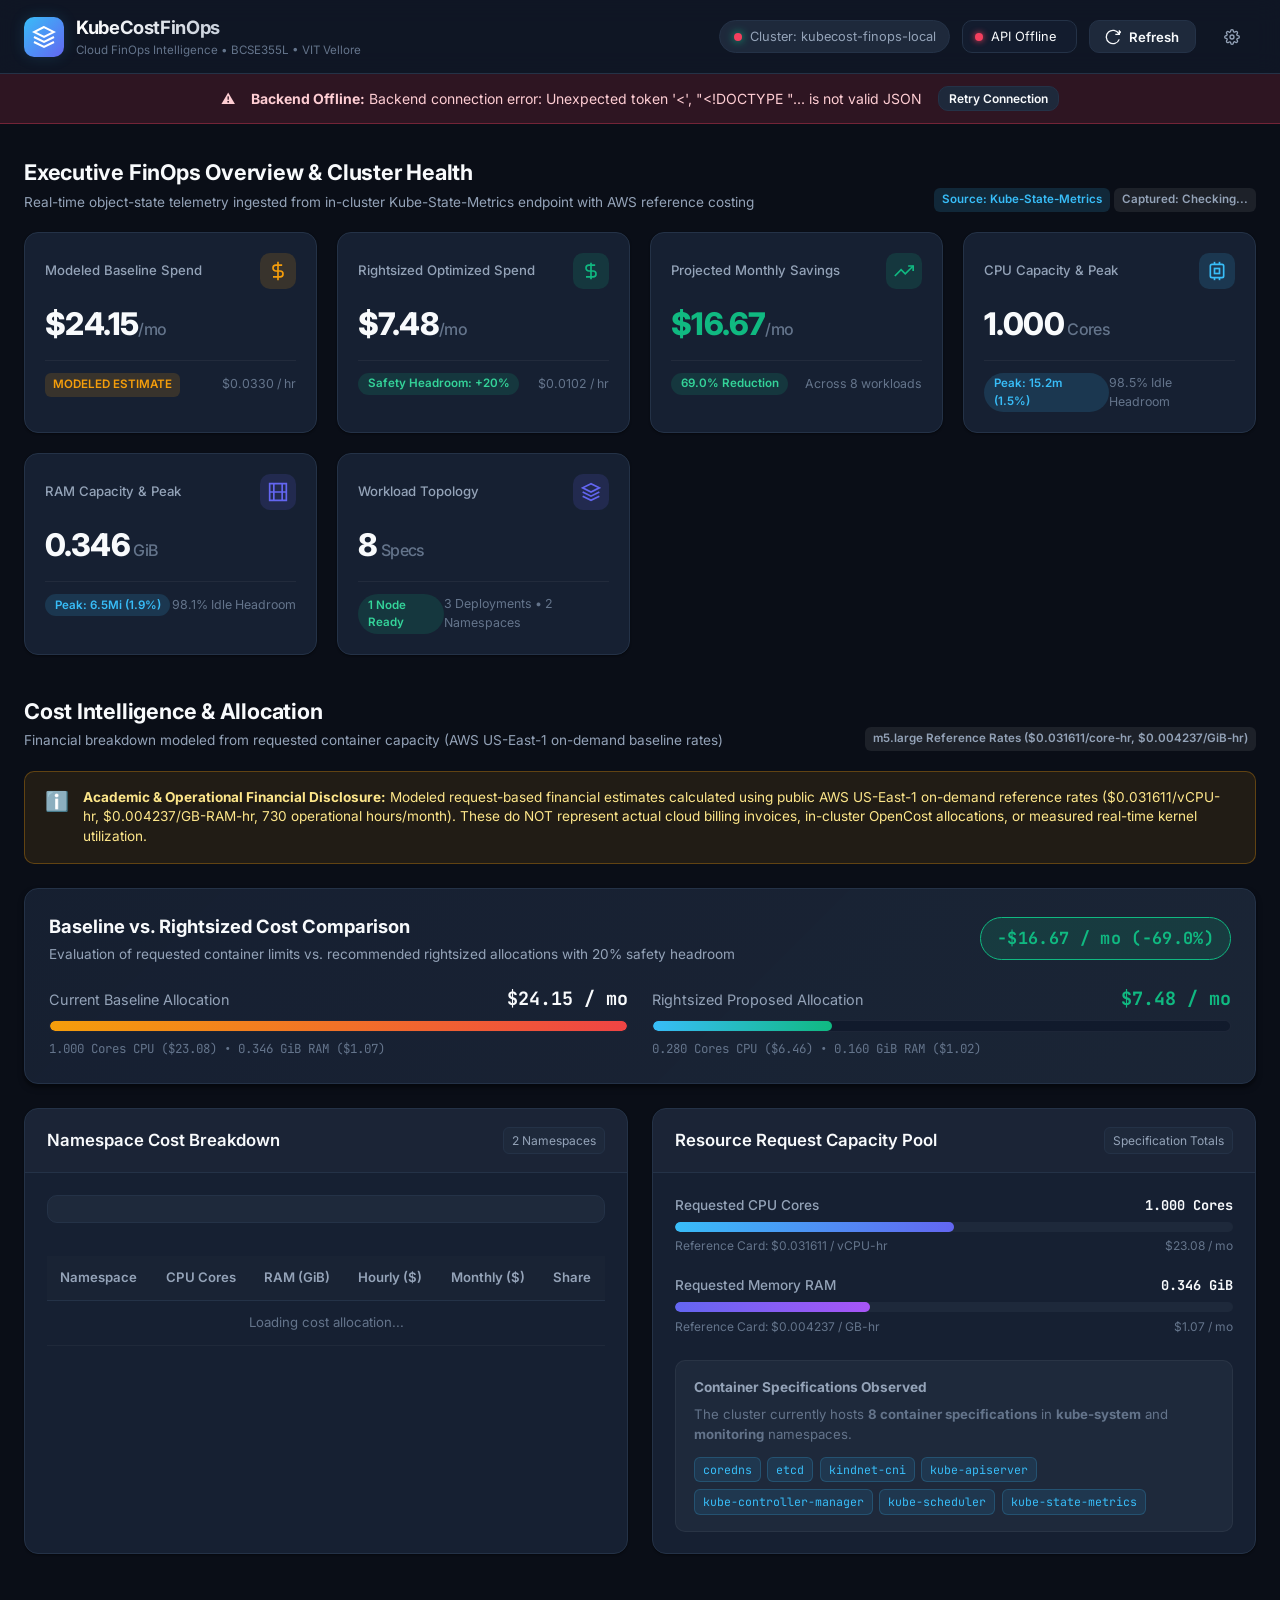
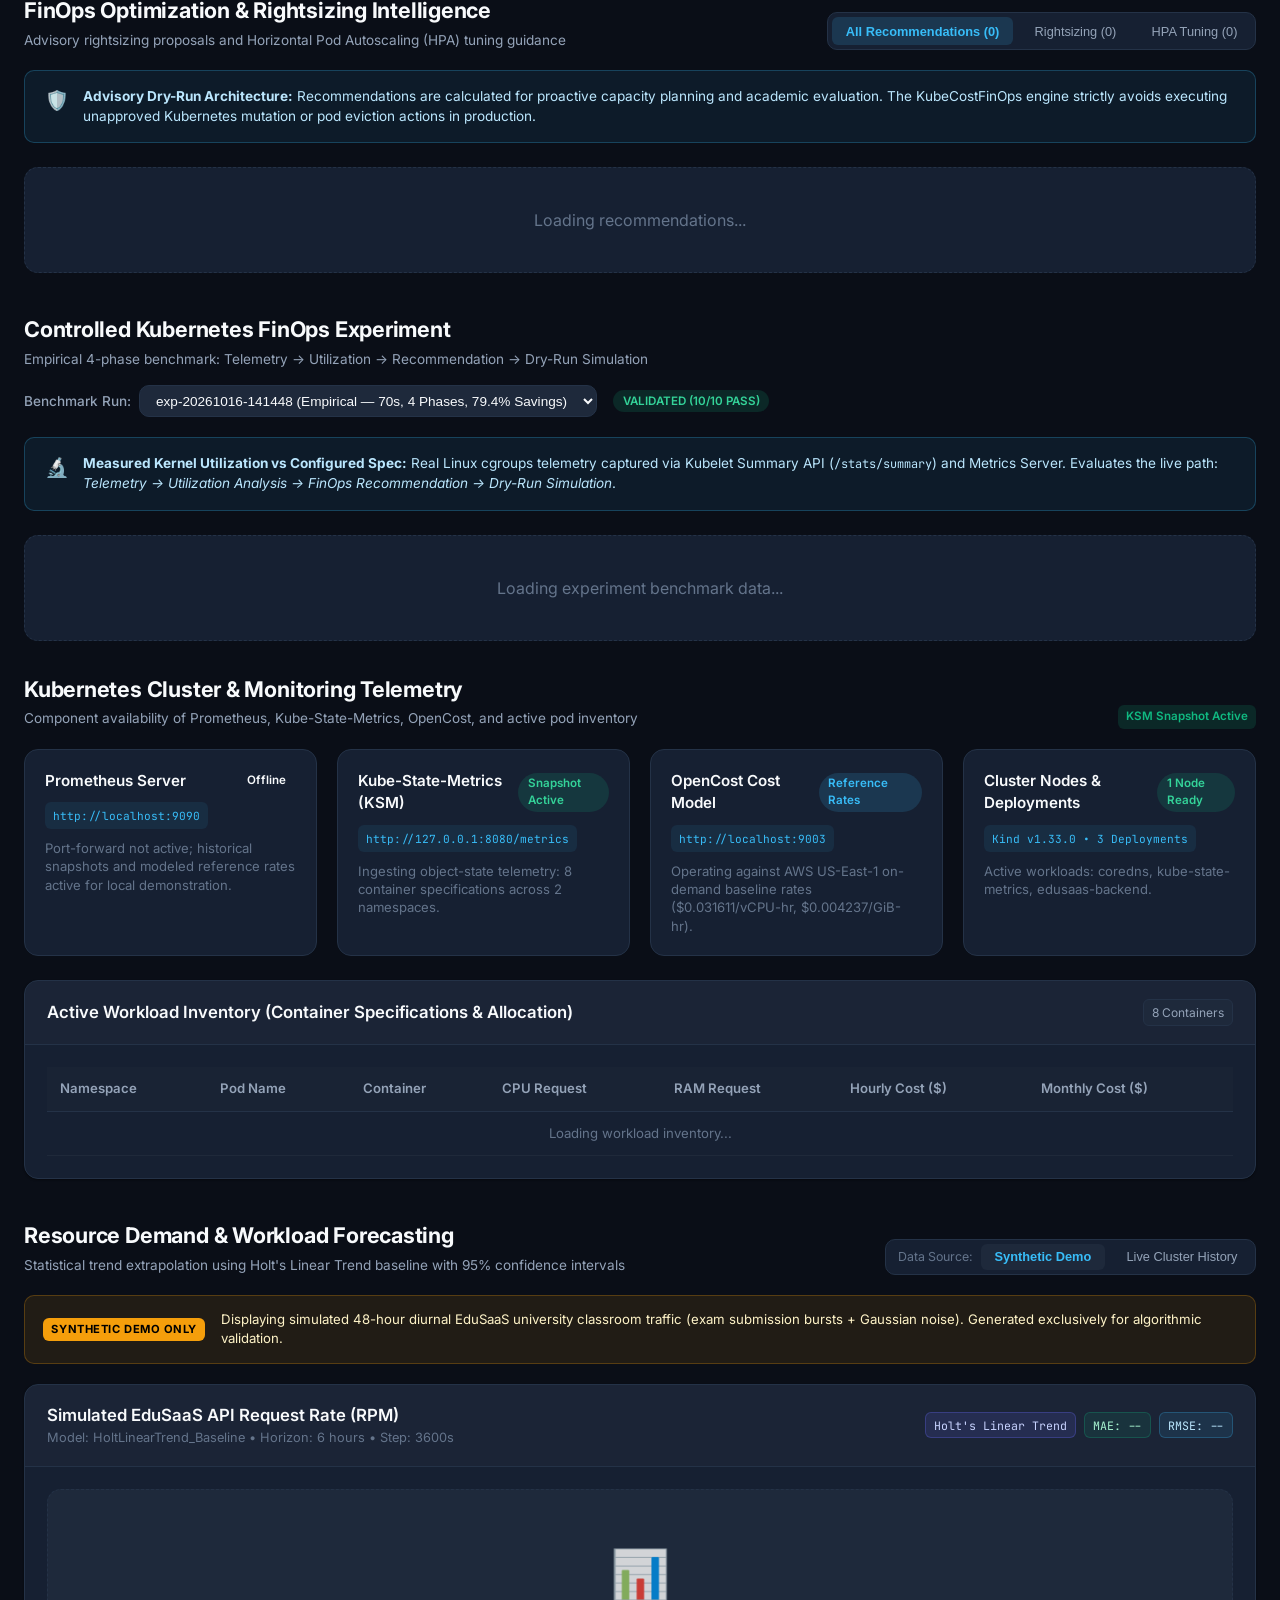
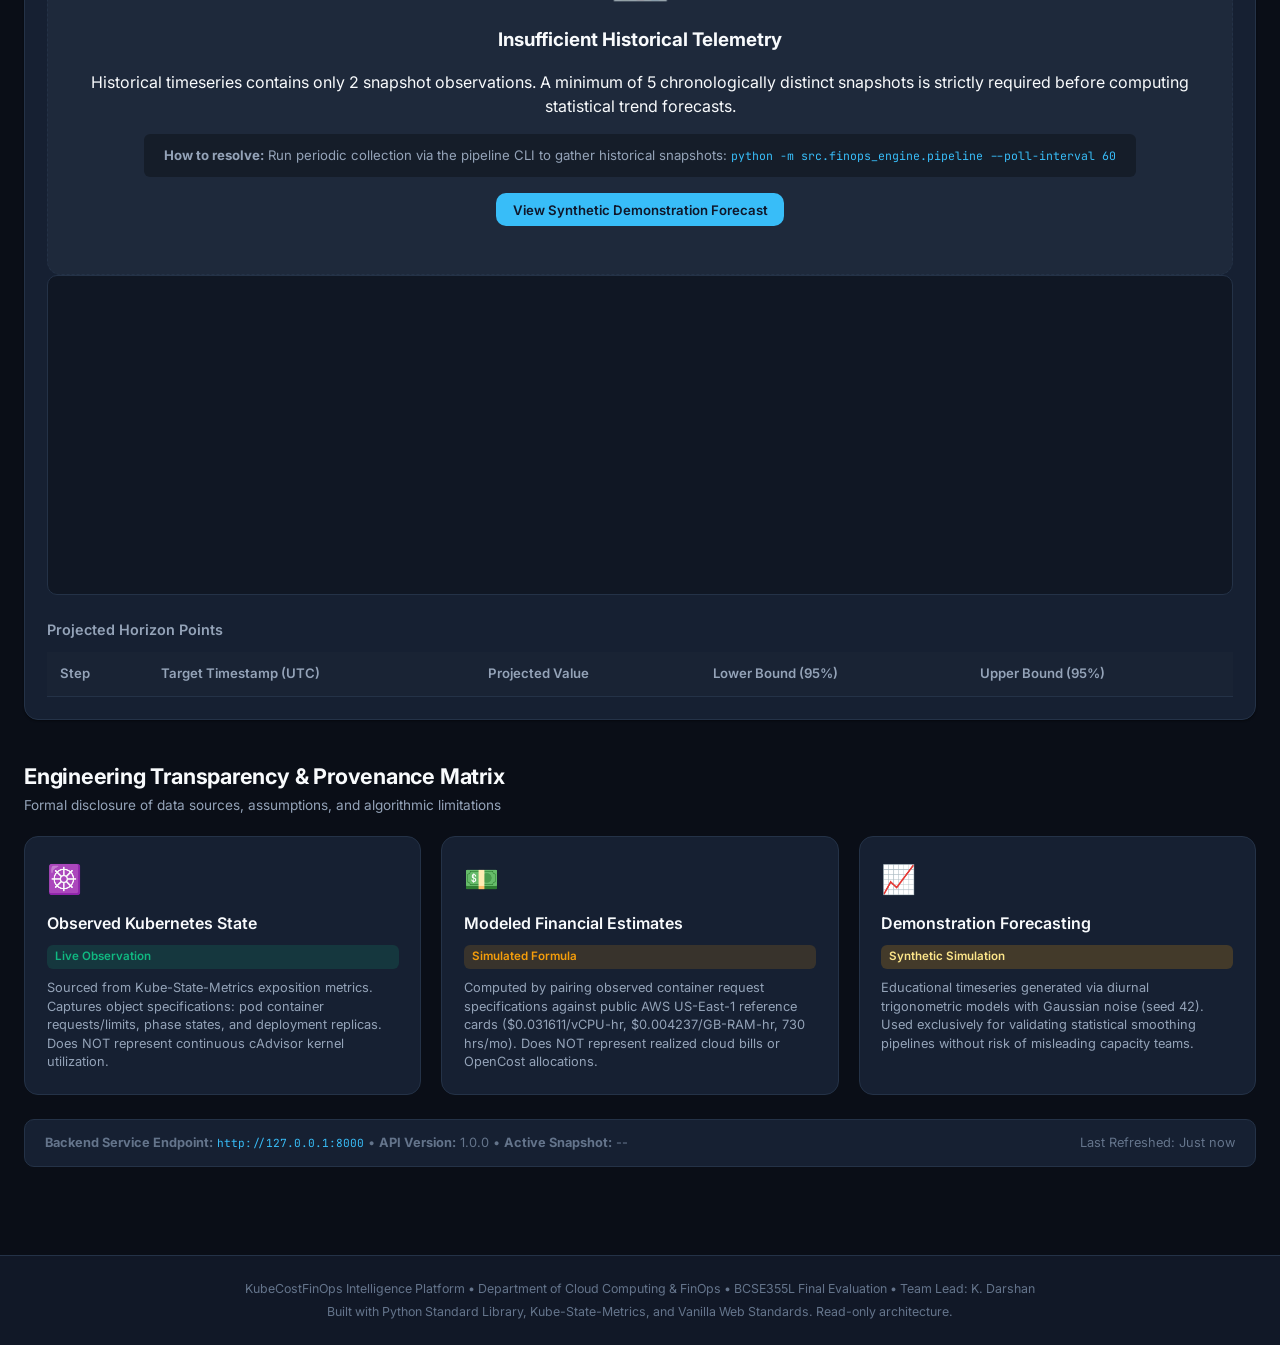
==== commit be4995a7: "fix(frontend): resolve settings drawer auto-opening and unclosable overlay bug - Fixed CSS specifici" ====
--- a/src/frontend/index.html
+++ b/src/frontend/index.html
@@ -56,10 +56,10 @@
   </header>
 
   <!-- Settings Panel (Collapsible) -->
-  <aside class="settings-drawer" id="settingsDrawer" hidden>
+  <aside class="settings-drawer" id="settingsDrawer" role="dialog" aria-modal="true" aria-labelledby="settingsDrawerTitle" hidden>
     <div class="settings-drawer-content">
       <div class="settings-header">
-        <h3>Configuration &amp; API Endpoint</h3>
+        <h3 id="settingsDrawerTitle">Configuration &amp; API Endpoint</h3>
         <button class="btn-close" id="btnCloseSettings" aria-label="Close settings">&times;</button>
       </div>
       <div class="settings-body">
--- a/src/frontend/styles.css
+++ b/src/frontend/styles.css
@@ -207,15 +207,36 @@
   to { opacity: 1; transform: translateY(0); }
 }
 
-/* Settings Drawer */
+/* Settings Drawer & Backdrop Overlay */
 .settings-drawer {
+  position: fixed;
+  inset: 0;
+  z-index: 1000;
+  display: flex;
+  justify-content: flex-end;
   background-color: rgba(10, 14, 23, 0.7);
   backdrop-filter: blur(4px);
-  position: fixed;
-  inset: 0;
-  z-index: 100;
-  display: flex;
-  justify-content: flex-end;
+  -webkit-backdrop-filter: blur(4px);
+  opacity: 0;
+  visibility: hidden;
+  pointer-events: none;
+  transition: opacity 0.25s ease, visibility 0.25s ease;
+}
+
+/* Explicitly hidden states */
+.settings-drawer[hidden],
+.settings-drawer:not(.open) {
+  display: none !important;
+  opacity: 0 !important;
+  visibility: hidden !important;
+  pointer-events: none !important;
+}
+
+.settings-drawer.open {
+  display: flex !important;
+  opacity: 1 !important;
+  visibility: visible !important;
+  pointer-events: auto !important;
 }
 
 .settings-drawer-content {
@@ -226,6 +247,12 @@
   padding: 2rem;
   box-shadow: var(--shadow-lg);
   overflow-y: auto;
+  transform: translateX(100%);
+  transition: transform 0.25s cubic-bezier(0.16, 1, 0.3, 1);
+}
+
+.settings-drawer.open .settings-drawer-content {
+  transform: translateX(0);
 }
 
 .settings-header {
@@ -238,11 +265,26 @@
 }
 
 .btn-close {
-  background: none;
+  background: transparent;
   border: none;
   color: var(--text-secondary);
-  font-size: 1.5rem;
+  font-size: 1.75rem;
+  line-height: 1;
+  width: 2.25rem;
+  height: 2.25rem;
+  display: flex;
+  align-items: center;
+  justify-content: center;
+  border-radius: var(--radius-sm);
   cursor: pointer;
+  transition: color 0.15s ease, background-color 0.15s ease;
+}
+
+.btn-close:hover,
+.btn-close:focus-visible {
+  color: var(--text-primary);
+  background-color: var(--bg-surface);
+  outline: 2px solid var(--accent-blue);
 }
 
 .settings-divider {
